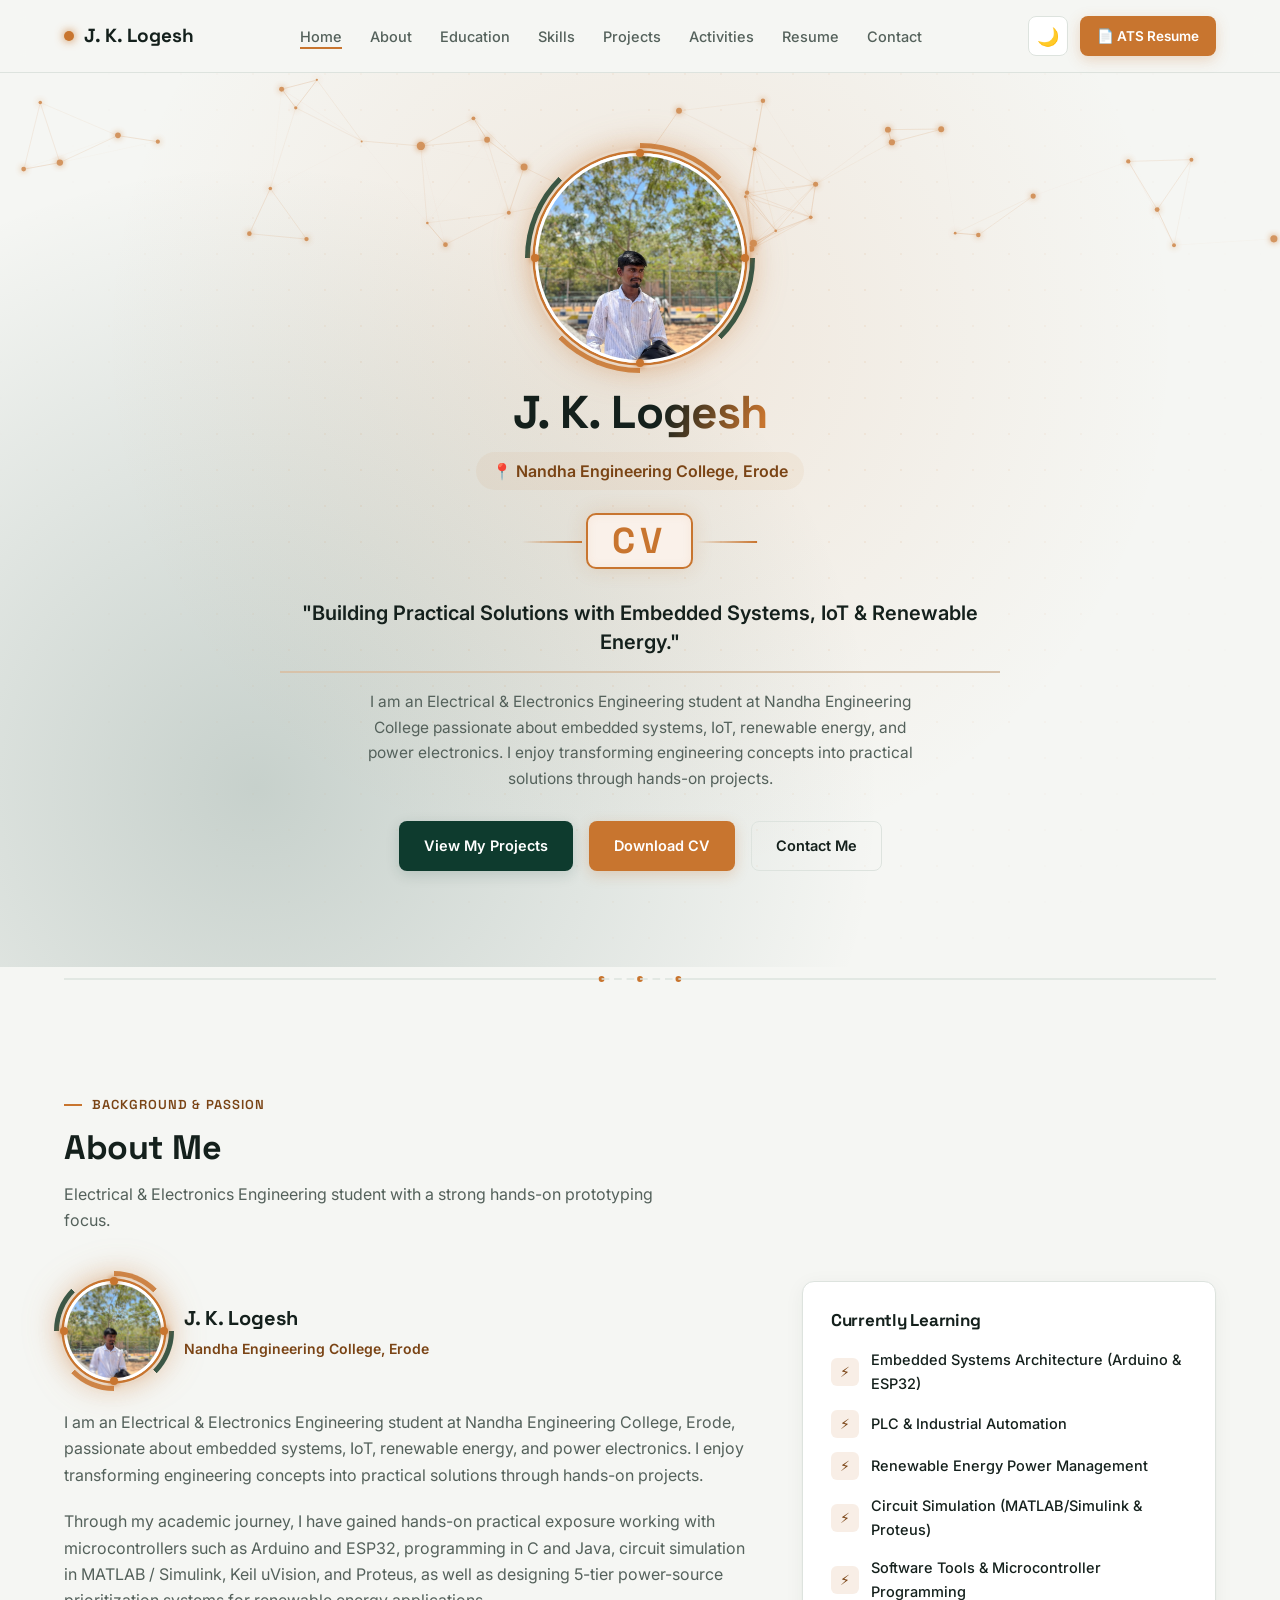
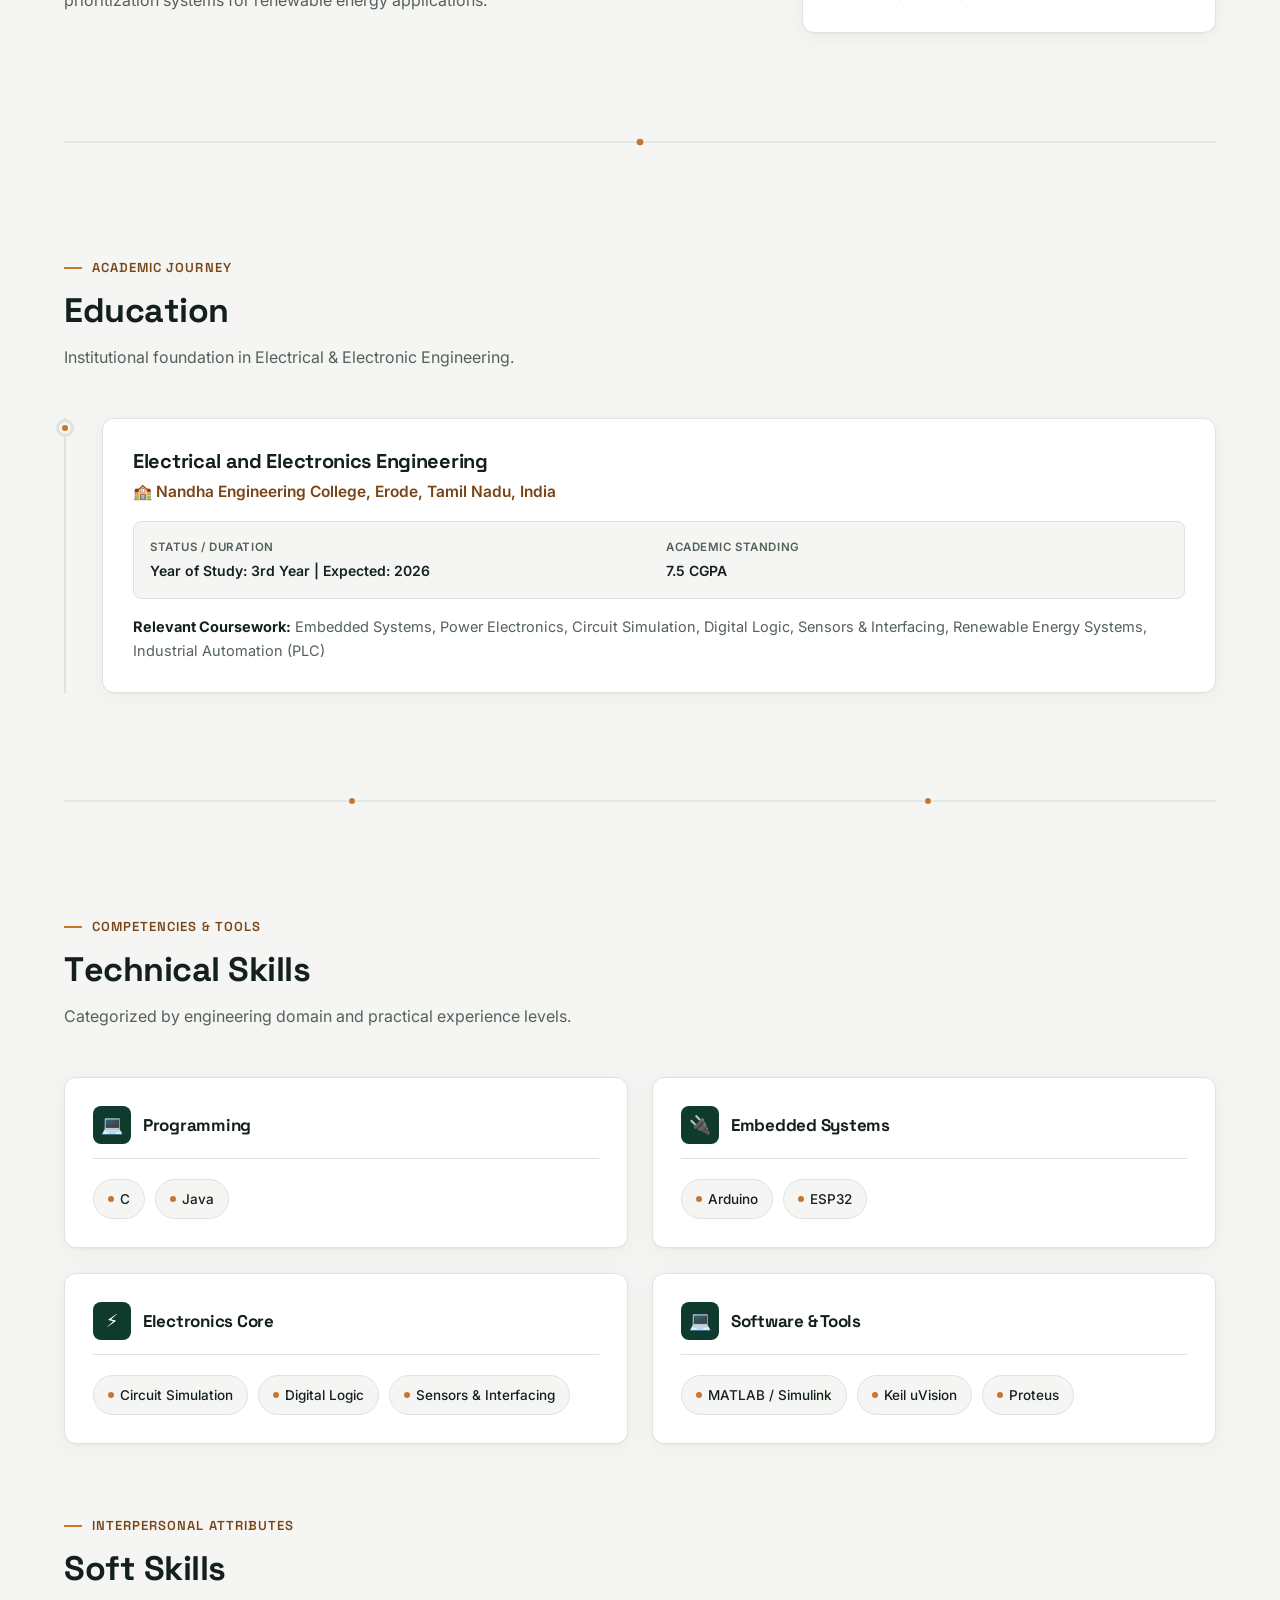
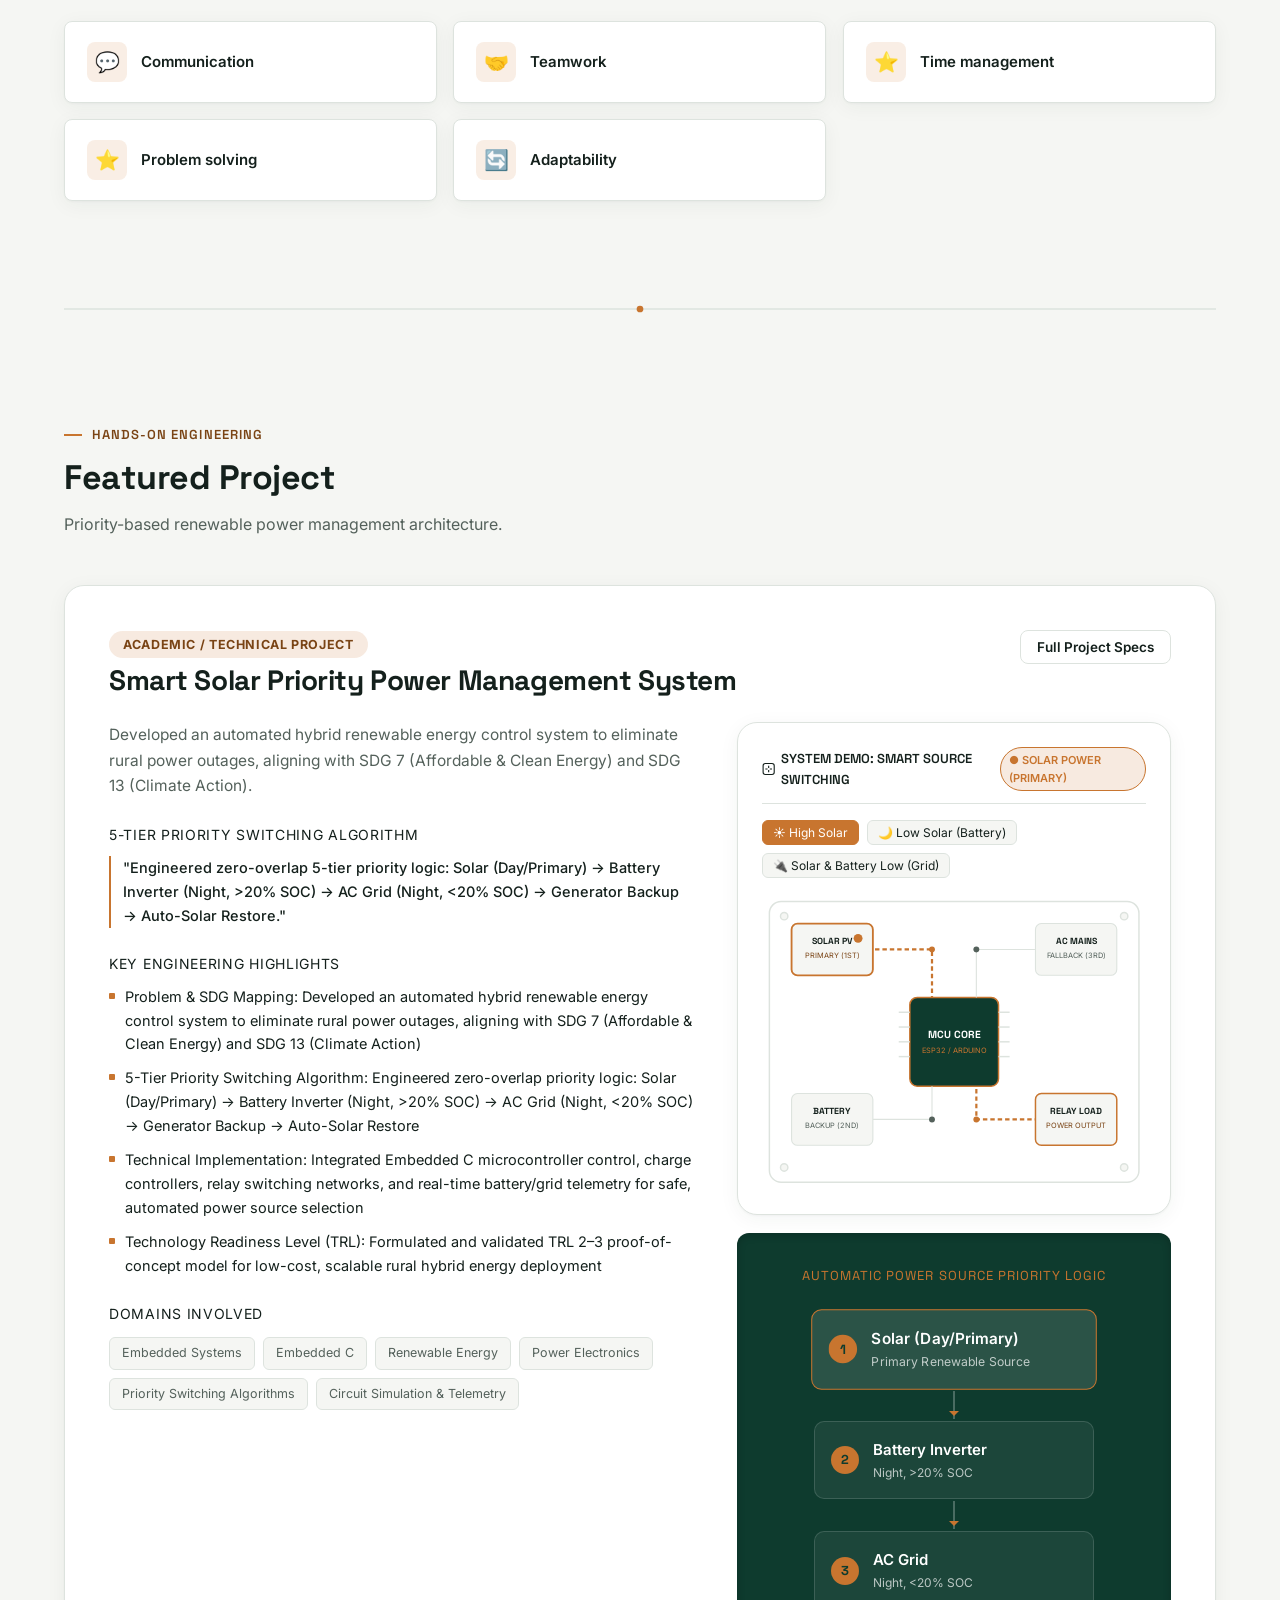
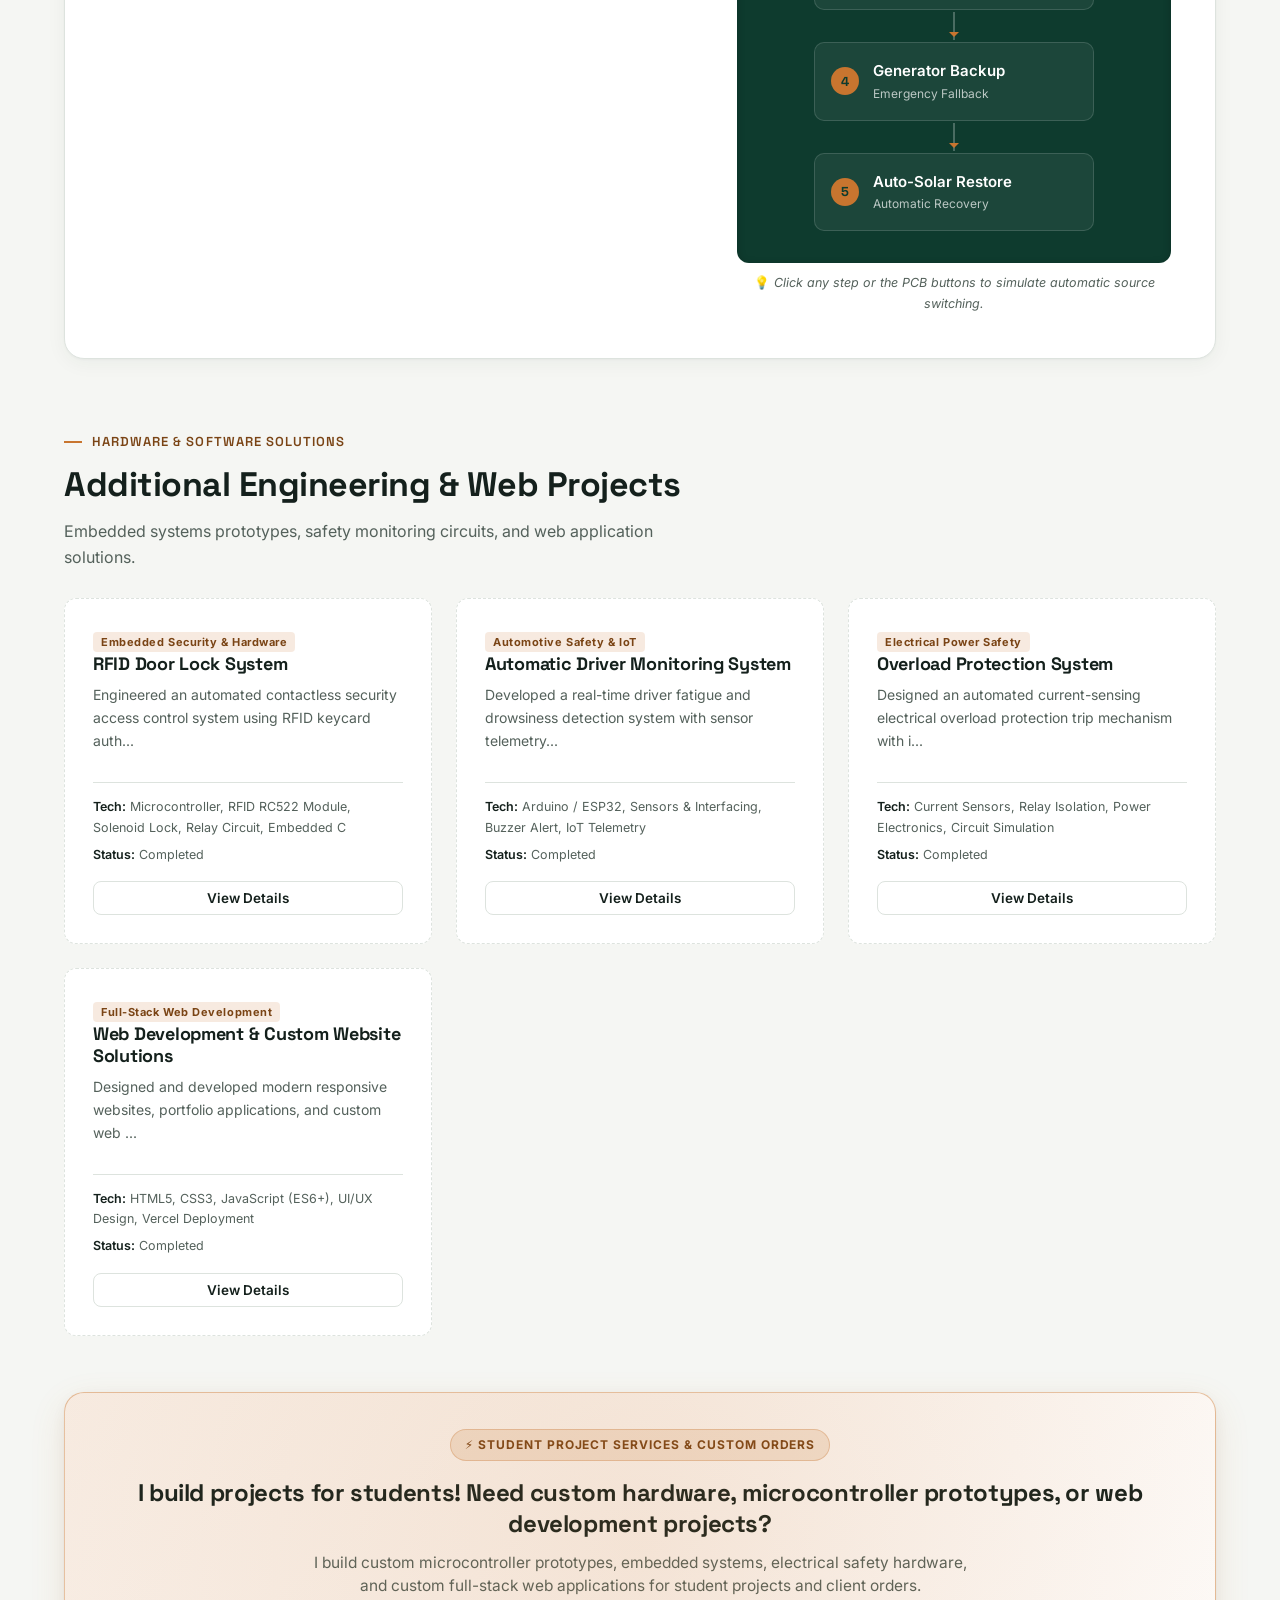
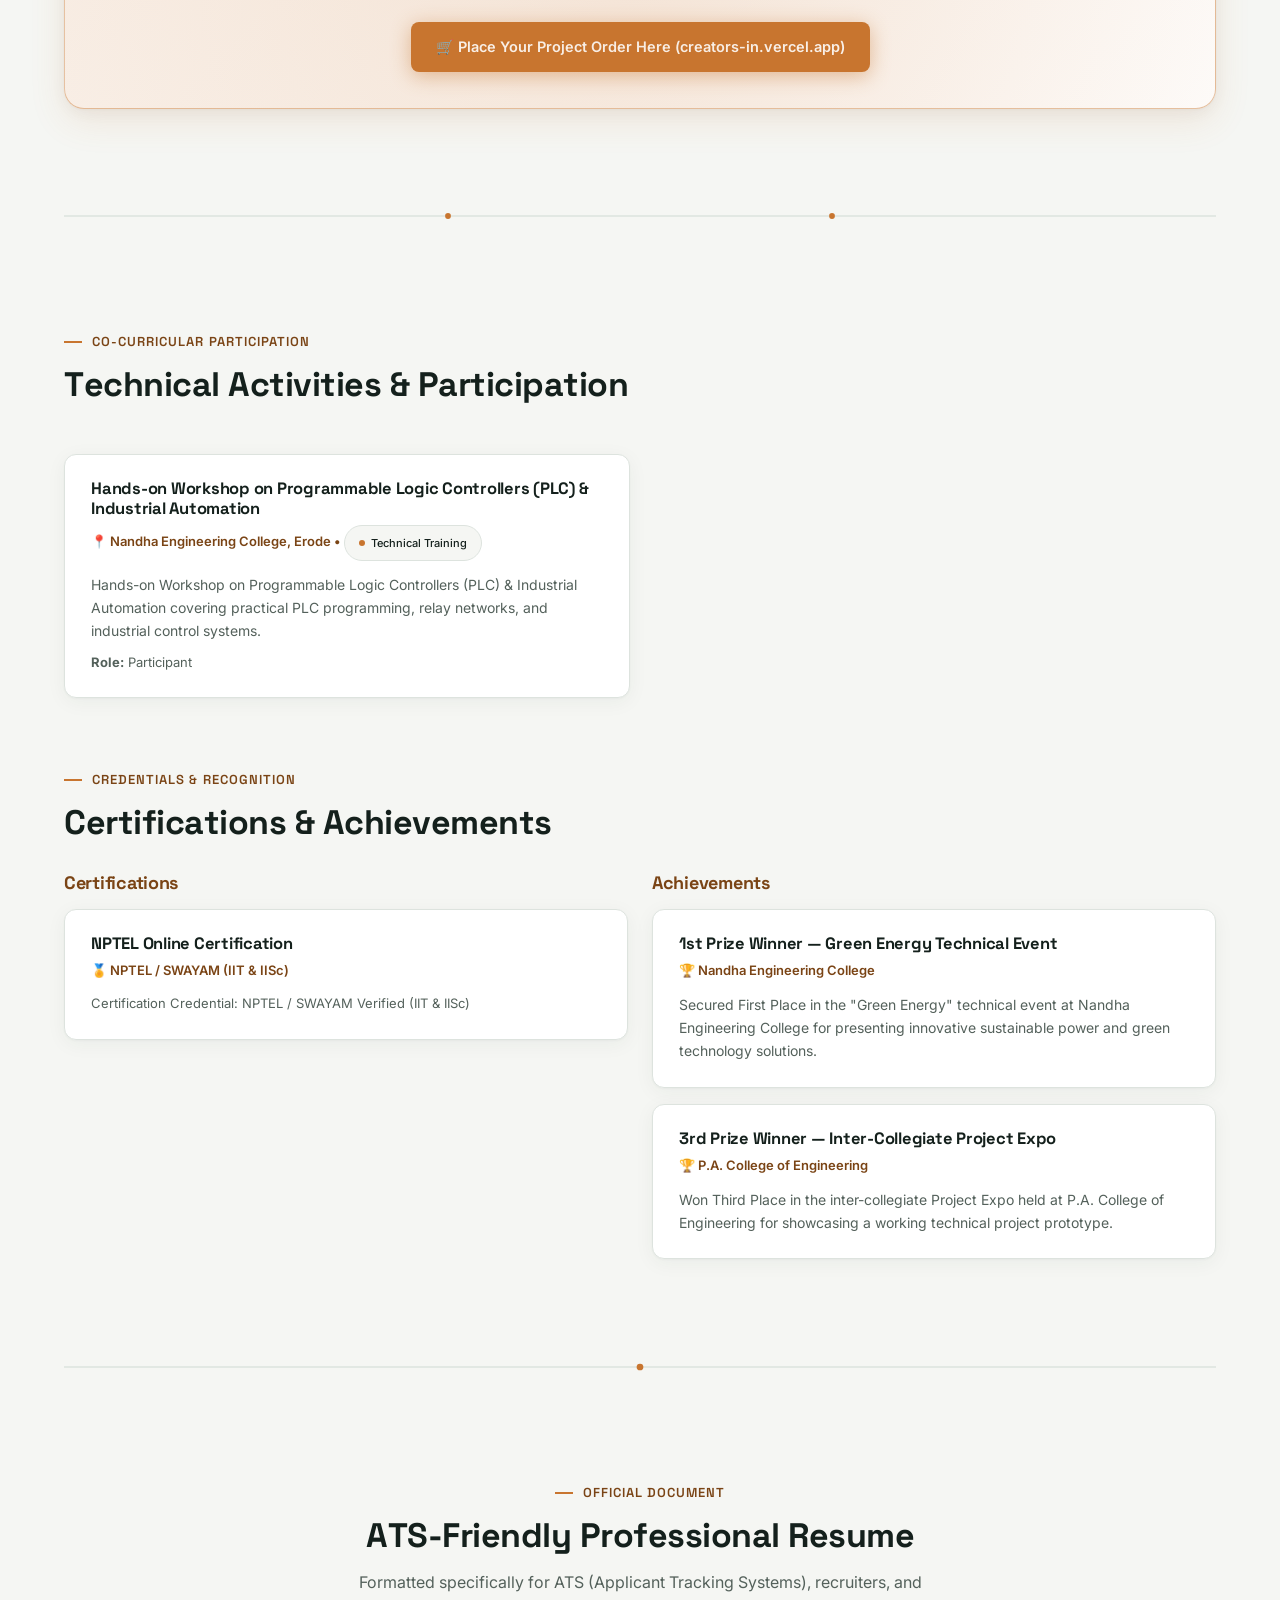
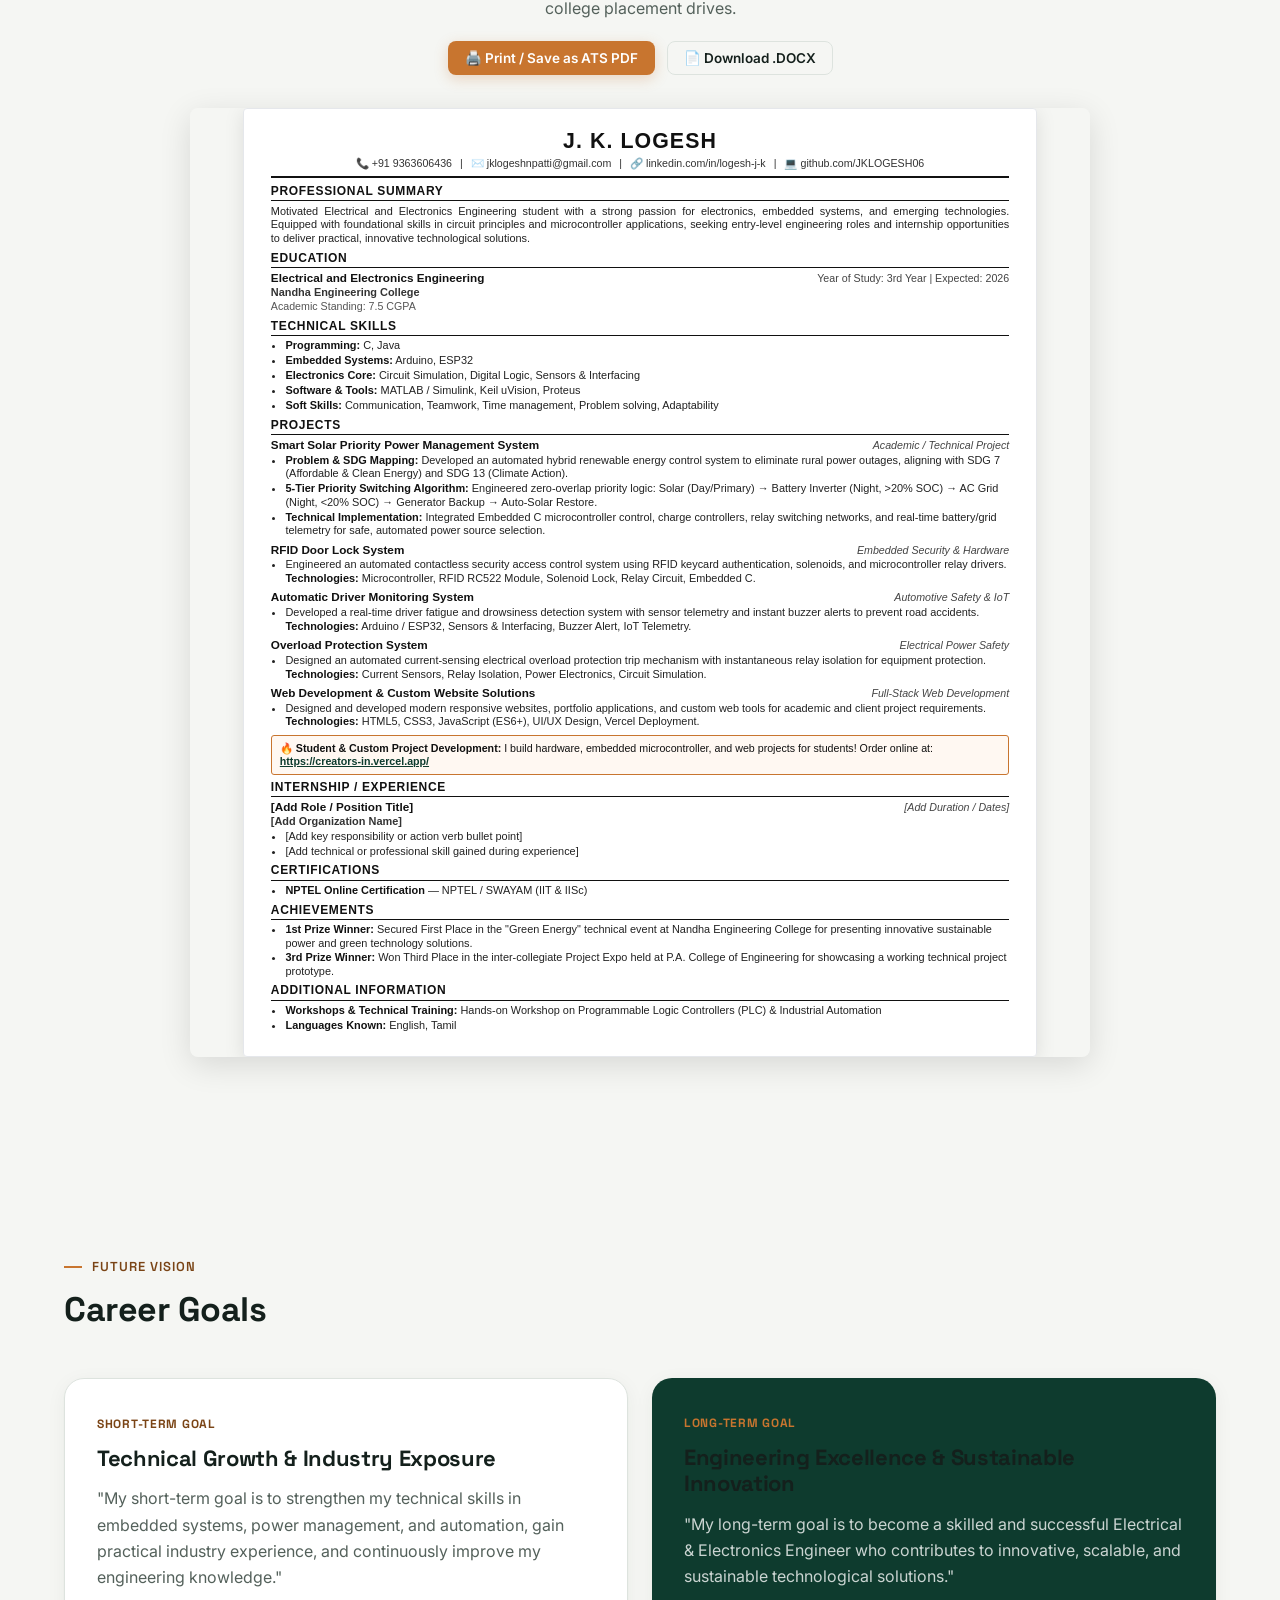
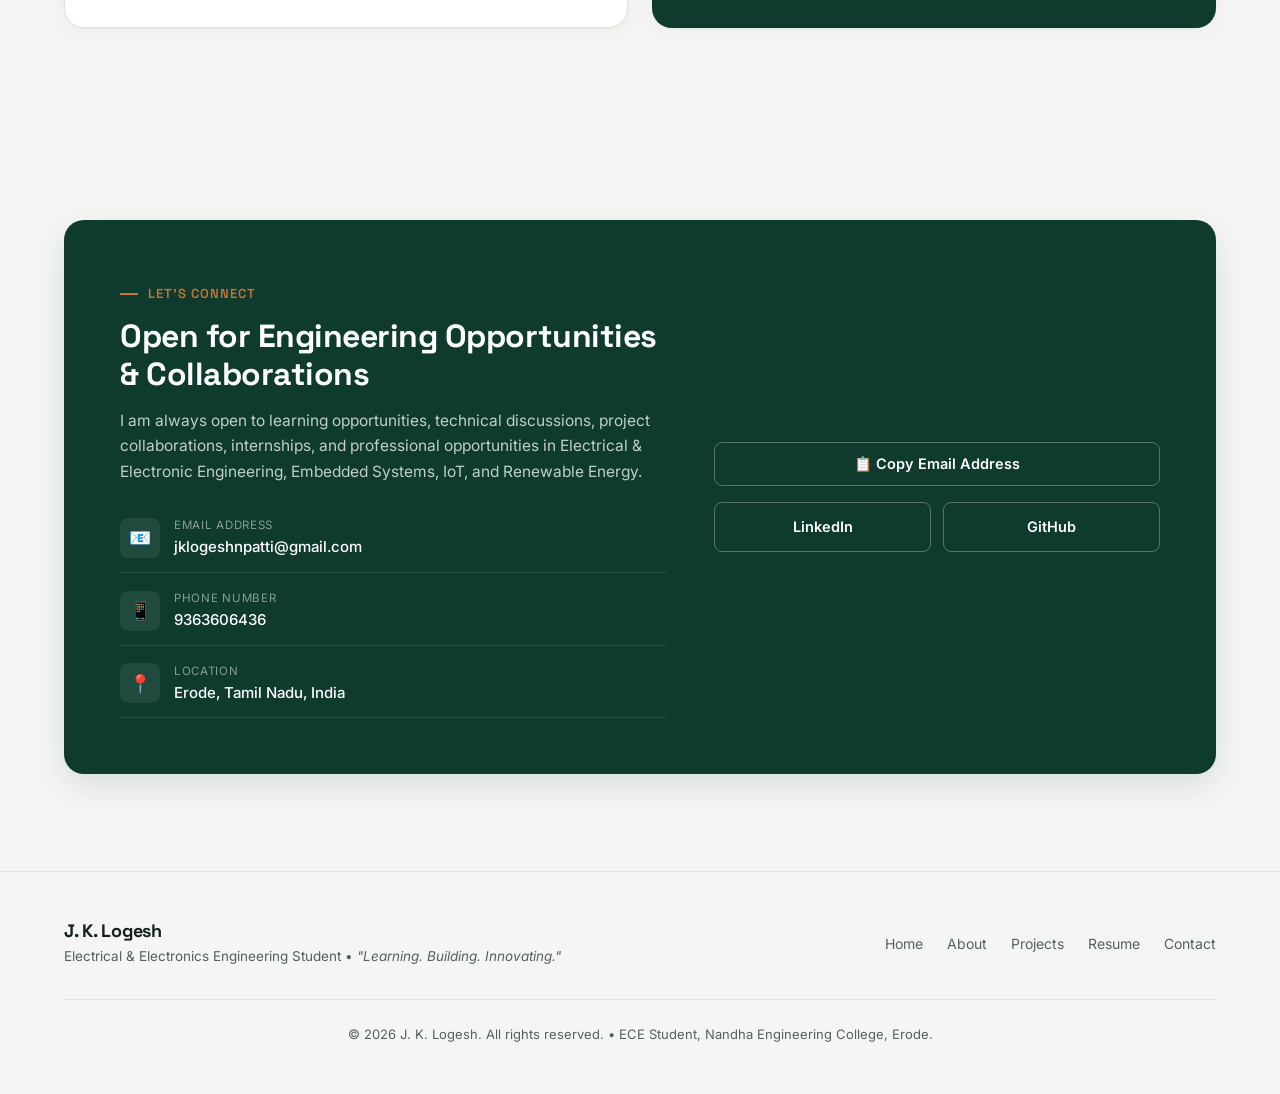
==== portfoliyo/index.html @ ab6dbd8a "Add files via upload" ====
<!DOCTYPE html>
<html lang="en">

<head>
  <meta charset="UTF-8">
  <meta name="viewport" content="width=device-width, initial-scale=1.0">
  <title>J. K. Logesh — Electrical &amp; Electronic Engineering Student</title>
  <meta name="description"
    content="Personal Portfolio & ATS Curriculum Vitae of J. K. Logesh, Electrical &amp; Electronics Engineering student at Nandha Engineering College, Erode. Specializing in Embedded Systems, IoT, Renewable Energy, and Power Electronics.">
  <meta name="author" content="J. K. Logesh">

  <!-- Google Fonts: Space Grotesk (Headings) & Inter (Body) -->
  <link rel="preconnect" href="https://fonts.googleapis.com">
  <link rel="preconnect" href="https://fonts.gstatic.com" crossorigin>
  <link
    href="https://fonts.googleapis.com/css2?family=Space+Grotesk:wght@500;600;700&family=Inter:wght@400;500;600;700&display=swap"
    rel="stylesheet">

  <!-- Core Stylesheet -->
  <link rel="stylesheet" href="css/style.css">
</head>

<body>

  <!-- ================= HEADER & NAVIGATION ================= -->
  <header>
    <nav class="nav" aria-label="Main Navigation">
      <a href="#home" class="logo">
        <span class="logo-dot"></span>
        <span>J. K. Logesh</span>
      </a>

      <ul class="nav-links">
        <li><a href="#home">Home</a></li>
        <li><a href="#about">About</a></li>
        <li><a href="#education">Education</a></li>
        <li><a href="#skills">Skills</a></li>
        <li><a href="#projects">Projects</a></li>
        <li><a href="#activities">Activities</a></li>
        <li><a href="#resume">Resume</a></li>
        <li><a href="#contact">Contact</a></li>
      </ul>

      <div class="nav-actions">
        <button class="theme-toggle" id="themeToggle" title="Toggle Light/Dark Theme">🌙</button>
        <a href="#resume" class="btn btn-copper btn-sm" id="navCvBtn">📄 ATS Resume</a>
        <button class="hamburger" id="hamburger" aria-label="Toggle Mobile Menu">
          <span></span>
          <span></span>
          <span></span>
        </button>
      </div>
    </nav>

    <!-- Mobile Dropdown Menu -->
    <div class="mobile-menu" id="mobileMenu">
      <a href="#home">Home <span>→</span></a>
      <a href="#about">About <span>→</span></a>
      <a href="#education">Education <span>→</span></a>
      <a href="#skills">Skills <span>→</span></a>
      <a href="#projects">Projects <span>→</span></a>
      <a href="#activities">Activities <span>→</span></a>
      <a href="#resume">Resume <span>→</span></a>
      <a href="#contact">Contact <span>→</span></a>
      <div style="padding: 12px 8px 4px;">
        <a href="#resume" class="btn btn-copper" style="width: 100%; justify-content: center;">📄 View ATS Resume</a>
      </div>
    </div>
  </header>

  <!-- Custom Electric Cursor Follower -->
  <div id="electricCursor" class="electric-cursor"></div>

  <!-- ================= HERO SECTION ================= -->
  <section class="hero" id="home">
    <canvas id="heroCanvas" class="hero-canvas"></canvas>
    <div class="wrap">
      <div class="hero-content reveal" id="heroContent">
        <!-- Rendered dynamically by app.js -->
      </div>
    </div>
  </section>

  <!-- Circuit Trace Divider -->
  <div class="trace-divider" aria-hidden="true">
    <svg viewBox="0 0 1200 24">
      <line x1="0" y1="12" x2="560" y2="12" class="trace-line-solid" />
      <circle cx="560" cy="12" r="3" class="trace-via" />
      <line x1="560" y1="12" x2="600" y2="12" class="trace-line" />
      <circle cx="600" cy="12" r="3" class="trace-via" />
      <line x1="600" y1="12" x2="640" y2="12" class="trace-line" />
      <circle cx="640" cy="12" r="3" class="trace-via" />
      <line x1="640" y1="12" x2="1200" y2="12" class="trace-line-solid" />
    </svg>
  </div>

  <!-- ================= ABOUT ME SECTION ================= -->
  <section id="about">
    <div class="wrap">
      <div class="section-head reveal-left">
        <div class="eyebrow">BACKGROUND &amp; PASSION</div>
        <h2 class="section-title">About Me</h2>
        <p class="section-sub">Electrical &amp; Electronics Engineering student with a strong hands-on prototyping
          focus.</p>
      </div>

      <div class="about-grid">
        <div class="about-text reveal stagger-1" id="aboutTextContainer">
          <!-- Rendered dynamically from config.js verbatim -->
        </div>

        <div class="learning-card reveal stagger-2">
          <h3>Currently Learning</h3>
          <ul class="learning-list" id="currentlyLearningList">
            <!-- Rendered dynamically -->
          </ul>
        </div>
      </div>
    </div>
  </section>

  <!-- Circuit Trace Divider -->
  <div class="trace-divider" aria-hidden="true">
    <svg viewBox="0 0 1200 24">
      <line x1="0" y1="12" x2="1200" y2="12" class="trace-line-solid" />
      <circle cx="600" cy="12" r="3.5" class="trace-via" />
    </svg>
  </div>

  <!-- ================= EDUCATION SECTION ================= -->
  <section id="education">
    <div class="wrap">
      <div class="section-head reveal-left">
        <div class="eyebrow">ACADEMIC JOURNEY</div>
        <h2 class="section-title">Education</h2>
        <p class="section-sub">Institutional foundation in Electrical &amp; Electronic Engineering.</p>
      </div>

      <div class="timeline" id="educationContainer">
        <!-- Rendered dynamically -->
      </div>
    </div>
  </section>

  <!-- Circuit Trace Divider -->
  <div class="trace-divider" aria-hidden="true">
    <svg viewBox="0 0 1200 24">
      <line x1="0" y1="12" x2="1200" y2="12" class="trace-line-solid" />
      <circle cx="300" cy="12" r="3" class="trace-via" />
      <circle cx="900" cy="12" r="3" class="trace-via" />
    </svg>
  </div>

  <!-- ================= TECHNICAL & SOFT SKILLS ================= -->
  <section id="skills">
    <div class="wrap">
      <div class="section-head reveal-left">
        <div class="eyebrow">COMPETENCIES &amp; TOOLS</div>
        <h2 class="section-title">Technical Skills</h2>
        <p class="section-sub">Categorized by engineering domain and practical experience levels.</p>
      </div>

      <div class="skills-grid" id="technicalSkillsContainer">
        <!-- Rendered dynamically -->
      </div>

      <div class="section-head reveal" style="margin-top: 64px; margin-bottom: 32px;">
        <div class="eyebrow">INTERPERSONAL ATTRIBUTES</div>
        <h2 class="section-title">Soft Skills</h2>
      </div>

      <div class="soft-grid" id="softSkillsContainer">
        <!-- Rendered dynamically -->
      </div>
    </div>
  </section>

  <!-- Circuit Trace Divider -->
  <div class="trace-divider" aria-hidden="true">
    <svg viewBox="0 0 1200 24">
      <line x1="0" y1="12" x2="1200" y2="12" class="trace-line-solid" />
      <circle cx="600" cy="12" r="3.5" class="trace-via" />
    </svg>
  </div>

  <!-- ================= PROJECTS SECTION ================= -->
  <section id="projects">
    <div class="wrap">
      <div class="section-head reveal-left">
        <div class="eyebrow">HANDS-ON ENGINEERING</div>
        <h2 class="section-title">Featured Project</h2>
        <p class="section-sub">Priority-based renewable power management architecture.</p>
      </div>

      <div id="featuredProjectContainer">
        <!-- Rendered dynamically -->
      </div>

      <!-- Additional Hardware & Web Projects Grid -->
      <div class="section-head reveal-left" style="margin-top: 64px; margin-bottom: 28px;">
        <div class="eyebrow">HARDWARE &amp; SOFTWARE SOLUTIONS</div>
        <h2 class="section-title">Additional Engineering &amp; Web Projects</h2>
        <p class="section-sub">Embedded systems prototypes, safety monitoring circuits, and web application solutions.</p>
      </div>

      <div class="projects-grid" id="otherProjectsContainer" style="display: grid; grid-template-columns: repeat(auto-fit, minmax(280px, 1fr)); gap: 24px;">
        <!-- Rendered dynamically -->
      </div>

      <!-- Student Project Assistance & Custom Orders Banner -->
      <div id="projectOrderBannerContainer" style="margin-top: 56px;">
        <!-- Rendered dynamically by app.js -->
      </div>
    </div>
  </section>

  <!-- Circuit Trace Divider -->
  <div class="trace-divider" aria-hidden="true">
    <svg viewBox="0 0 1200 24">
      <line x1="0" y1="12" x2="1200" y2="12" class="trace-line-solid" />
      <circle cx="400" cy="12" r="3" class="trace-via" />
      <circle cx="800" cy="12" r="3" class="trace-via" />
    </svg>
  </div>

  <!-- ================= TECHNICAL ACTIVITIES & CERTIFICATIONS ================= -->
  <section id="activities">
    <div class="wrap">
      <div class="section-head reveal-left">
        <div class="eyebrow">CO-CURRICULAR PARTICIPATION</div>
        <h2 class="section-title">Technical Activities &amp; Participation</h2>
      </div>

      <div class="entries-grid" id="activitiesContainer">
        <!-- Rendered dynamically -->
      </div>

      <div class="section-head reveal" style="margin-top: 64px; margin-bottom: 28px;">
        <div class="eyebrow">CREDENTIALS &amp; RECOGNITION</div>
        <h2 class="section-title">Certifications &amp; Achievements</h2>
      </div>

      <div style="display: grid; grid-template-columns: 1fr 1fr; gap: 24px;">
        <div>
          <h3 style="font-size: 18px; margin-bottom: 16px; color: var(--accent-ink);">Certifications</h3>
          <div id="certificationsContainer" style="display: flex; flex-direction: column; gap: 16px;">
            <!-- Rendered dynamically -->
          </div>
        </div>
        <div>
          <h3 style="font-size: 18px; margin-bottom: 16px; color: var(--accent-ink);">Achievements</h3>
          <div id="achievementsContainer" style="display: flex; flex-direction: column; gap: 16px;">
            <!-- Rendered dynamically -->
          </div>
        </div>
      </div>
    </div>
  </section>

  <!-- Circuit Trace Divider -->
  <div class="trace-divider" aria-hidden="true">
    <svg viewBox="0 0 1200 24">
      <line x1="0" y1="12" x2="1200" y2="12" class="trace-line-solid" />
      <circle cx="600" cy="12" r="3.5" class="trace-via" />
    </svg>
  </div>

  <!-- ================= EMBEDDED ATS RESUME SECTION ================= -->
  <section id="resume">
    <div class="wrap">
      <div class="section-head reveal-left" style="text-align: center; margin-bottom: 32px;">
        <div class="eyebrow" style="justify-content: center;">OFFICIAL DOCUMENT</div>
        <h2 class="section-title">ATS-Friendly Professional Resume</h2>
        <p class="section-sub" style="margin: 8px auto 0;">Formatted specifically for ATS (Applicant Tracking Systems), recruiters, and college placement drives.</p>
        
        <div style="display: flex; gap: 12px; justify-content: center; margin-top: 20px; flex-wrap: wrap;">
          <button class="btn btn-copper btn-sm js-print-cv">🖨️ Print / Save as ATS PDF</button>
          <button class="btn btn-outline btn-sm js-export-docx">📄 Download .DOCX</button>
        </div>
      </div>

      <div class="resume-card-container reveal-up" style="max-width: 900px; margin: 0 auto; box-shadow: 0 8px 32px rgba(0,0,0,0.12); border-radius: 8px; overflow: hidden;">
        <div id="embeddedResumeDoc">
          <!-- Rendered dynamically -->
        </div>
      </div>
    </div>
  </section>

  <!-- ================= CAREER GOALS SECTION ================= -->
  <section>
    <div class="wrap">
      <div class="section-head reveal-left">
        <div class="eyebrow">FUTURE VISION</div>
        <h2 class="section-title">Career Goals</h2>
      </div>

      <div class="career-grid" id="careerGoalsContainer">
        <!-- Rendered dynamically -->
      </div>
    </div>
  </section>

  <!-- ================= CONTACT SECTION ================= -->
  <section id="contact">
    <div class="wrap" id="contactContainer">
      <!-- Rendered dynamically -->
    </div>
  </section>

  <!-- ================= FOOTER ================= -->
  <footer>
    <div class="wrap" id="footerContent">
      <!-- Rendered dynamically -->
    </div>
  </footer>

  <!-- Centralized Config Data Script -->
  <script src="js/config.js"></script>
  <!-- Hero PCB & Priority Simulator -->
  <script src="js/pcb-simulation.js"></script>
  <!-- Scroll Reveal & Theme Engine -->
  <script src="js/animations.js"></script>
  <!-- ATS Resume Generator & Exporter -->
  <script src="js/cv-generator.js"></script>
  <!-- Main Application Script -->
  <script src="js/app.js"></script>
</body>

</html>
---- portfoliyo/css/style.css ----
/* ==========================================================================
   J. K. LOGESH — PREMIUM PORTFOLIO & ATS CV STYLESHEET
   Design Language: Electronics & Hardware Engineering Aesthetics
   ========================================================================== */

:root {
  /* Named Color Tokens */
  --bg: #F5F6F3;
  --surface: #FFFFFF;
  --ink: #14201C;
  --muted: #54615B;
  --line: #DDE3DE;
  --accent: #C8752F;
  --accent-ink: #7A4415;
  --accent-glow: rgba(200, 117, 47, 0.25);
  --deep: #0E3B2E;
  --deep-2: #0B2E24;
  --deep-text: #FFFFFF;
  --card-shadow: 0 4px 20px rgba(14, 59, 46, 0.05), 0 1px 3px rgba(0, 0, 0, 0.04);
  --hover-shadow: 0 12px 32px rgba(14, 59, 46, 0.12);
  --radius: 12px;
  --radius-sm: 8px;
  --radius-lg: 20px;
  --maxw: 1200px;
  --transition: all 0.3s cubic-bezier(0.16, 1, 0.3, 1);
  color-scheme: light;
}

html.dark {
  --bg: #0B1210;
  --surface: #101B17;
  --ink: #EDF1EE;
  --muted: #9FB0A8;
  --line: #1F2E28;
  --accent: #E08D45;
  --accent-ink: #F2C08C;
  --accent-glow: rgba(224, 141, 69, 0.3);
  --deep: #0E3B2E;
  --deep-2: #163E32;
  --deep-text: #EDF1EE;
  --card-shadow: 0 4px 20px rgba(0, 0, 0, 0.4);
  --hover-shadow: 0 12px 36px rgba(224, 141, 69, 0.15);
  color-scheme: dark;
}

/* Base Reset & Core Typography */
*,
*::before,
*::after {
  box-sizing: border-box;
  margin: 0;
  padding: 0;
}

html {
  scroll-behavior: smooth;
  font-size: 16px;
}

body {
  background-color: var(--bg);
  color: var(--ink);
  font-family: 'Inter', system-ui, -apple-system, sans-serif;
  line-height: 1.65;
  -webkit-font-smoothing: antialiased;
  -moz-osx-font-smoothing: grayscale;
  transition: background-color 0.3s ease, color 0.3s ease;
  overflow-x: hidden;
}

h1,
h2,
h3,
h4,
h5,
h6 {
  font-family: 'Space Grotesk', sans-serif;
  color: var(--ink);
  line-height: 1.2;
  letter-spacing: -0.015em;
  font-weight: 700;
}

p {
  color: var(--muted);
  max-width: 75ch;
}

a {
  color: inherit;
  text-decoration: none;
}

button,
input,
textarea {
  font-family: inherit;
}

.wrap {
  max-width: var(--maxw);
  margin: 0 auto;
  padding: 0 24px;
}

section {
  padding: 96px 0;
  position: relative;
}

@media (max-width: 768px) {
  section {
    padding: 64px 0;
  }
}

/* ---------- Typography & Utility Styles ---------- */
.eyebrow {
  font-family: 'Space Grotesk', sans-serif;
  font-size: 13px;
  font-weight: 600;
  text-transform: uppercase;
  letter-spacing: 0.08em;
  color: var(--accent-ink);
  margin-bottom: 12px;
  display: inline-flex;
  align-items: center;
  gap: 10px;
}

.eyebrow::before {
  content: "";
  width: 18px;
  height: 2px;
  background: var(--accent);
  display: inline-block;
}

.section-head {
  margin-bottom: 48px;
}

.section-title {
  font-size: 34px;
  margin-bottom: 12px;
}

.section-sub {
  font-size: 16px;
  color: var(--muted);
  max-width: 60ch;
}

/* Circuit Trace Divider Component */
.trace-divider {
  width: 100%;
  max-width: var(--maxw);
  margin: 0 auto;
  padding: 0 24px;
  display: flex;
  align-items: center;
  justify-content: center;
}

.trace-divider svg {
  width: 100%;
  height: 24px;
  display: block;
}

.trace-line {
  stroke: var(--line);
  stroke-width: 1.5;
  stroke-dasharray: 6 4;
}

.trace-line-solid {
  stroke: var(--line);
  stroke-width: 1.5;
}

.trace-via {
  fill: var(--accent);
  transition: r 0.3s ease;
}

.trace-divider:hover .trace-via {
  r: 4;
}

/* Button Components */
.btn {
  display: inline-flex;
  align-items: center;
  justify-content: center;
  gap: 10px;
  padding: 12px 24px;
  border-radius: var(--radius-sm);
  font-weight: 600;
  font-size: 14.5px;
  cursor: pointer;
  border: 1px solid transparent;
  transition: var(--transition);
  user-select: none;
}

.btn:active {
  transform: translateY(1px) scale(0.99);
}

.btn-primary {
  background: var(--deep);
  color: var(--deep-text);
  box-shadow: 0 4px 14px rgba(14, 59, 46, 0.15);
}

.btn-primary:hover {
  background: var(--deep-2);
  box-shadow: 0 6px 20px rgba(14, 59, 46, 0.28);
  transform: translateY(-2px);
}

.btn-copper {
  background: var(--accent);
  color: #FFFFFF;
  box-shadow: 0 4px 14px var(--accent-glow);
}

.btn-copper:hover {
  background: var(--accent-ink);
  transform: translateY(-2px);
  box-shadow: 0 6px 22px var(--accent-glow);
}

.btn-outline {
  background: transparent;
  border-color: var(--line);
  color: var(--ink);
}

.btn-outline:hover {
  border-color: var(--accent);
  color: var(--accent-ink);
  background: color-mix(in srgb, var(--accent) 8%, transparent);
  transform: translateY(-2px);
}

.btn-sm {
  padding: 8px 16px;
  font-size: 13.5px;
}

/* ---------- Header & Navigation ---------- */
header:not(.ats-header) {
  position: sticky;
  top: 0;
  z-index: 100;
  background: color-mix(in srgb, var(--bg) 88%, transparent);
  backdrop-filter: blur(12px);
  -webkit-backdrop-filter: blur(12px);
  border-bottom: 1px solid var(--line);
  transition: background 0.3s, border-color 0.3s;
}

.nav {
  display: flex;
  align-items: center;
  justify-content: space-between;
  padding: 16px 24px;
  max-width: var(--maxw);
  margin: 0 auto;
}

.logo {
  font-family: 'Space Grotesk', sans-serif;
  font-weight: 700;
  font-size: 19px;
  display: flex;
  align-items: center;
  gap: 10px;
}

.logo-dot {
  width: 10px;
  height: 10px;
  border-radius: 50%;
  background: var(--accent);
  box-shadow: 0 0 10px var(--accent);
  animation: pulseVia 2.5s infinite ease-in-out;
}

@keyframes pulseVia {

  0%,
  100% {
    transform: scale(1);
    opacity: 0.8;
  }

  50% {
    transform: scale(1.3);
    opacity: 1;
  }
}

.nav-links {
  display: flex;
  gap: 28px;
  align-items: center;
  list-style: none;
}

.nav-links a {
  font-size: 14.5px;
  font-weight: 500;
  color: var(--muted);
  transition: color 0.2s ease, transform 0.2s ease;
  position: relative;
}

.nav-links a::after {
  content: "";
  position: absolute;
  bottom: -4px;
  left: 0;
  width: 0;
  height: 2px;
  background: var(--accent);
  transition: width 0.25s ease;
}

.nav-links a:hover {
  color: var(--ink);
}

.nav-links a:hover::after,
.nav-links a.active::after {
  width: 100%;
}

.nav-actions {
  display: flex;
  align-items: center;
  gap: 12px;
}

.theme-toggle {
  width: 40px;
  height: 40px;
  border-radius: var(--radius-sm);
  border: 1px solid var(--line);
  background: var(--surface);
  color: var(--ink);
  display: flex;
  align-items: center;
  justify-content: center;
  cursor: pointer;
  font-size: 18px;
  transition: var(--transition);
}

.theme-toggle:hover {
  border-color: var(--accent);
  transform: rotate(15deg);
}

.hamburger {
  display: none;
  width: 40px;
  height: 40px;
  border-radius: var(--radius-sm);
  border: 1px solid var(--line);
  background: var(--surface);
  cursor: pointer;
  align-items: center;
  justify-content: center;
  flex-direction: column;
  gap: 5px;
}

.hamburger span {
  width: 18px;
  height: 2px;
  background: var(--ink);
  border-radius: 2px;
  transition: var(--transition);
}

.mobile-menu {
  display: none;
  flex-direction: column;
  gap: 4px;
  padding: 12px 24px 24px;
  border-bottom: 1px solid var(--line);
  background: var(--bg);
}

.mobile-menu a {
  padding: 12px 8px;
  font-size: 15px;
  font-weight: 500;
  color: var(--ink);
  border-bottom: 1px solid var(--line);
  display: flex;
  justify-content: space-between;
  align-items: center;
}

.mobile-menu.open {
  display: flex;
}

@media (max-width: 960px) {
  .nav-links {
    display: none;
  }

  .hamburger {
    display: flex;
  }
}

/* ---------- Hero Section ---------- */
.hero {
  padding-top: 80px;
  padding-bottom: 96px;
  position: relative;
  overflow: hidden;
  background:
    radial-gradient(circle at 50% 30%, color-mix(in srgb, var(--accent) 12%, transparent) 0%, transparent 60%),
    radial-gradient(circle at 20% 80%, color-mix(in srgb, var(--deep) 20%, transparent) 0%, transparent 50%);
}

/* Subtle circuit grid pattern overlay */
.hero::before {
  content: "";
  position: absolute;
  inset: 0;
  background-image:
    radial-gradient(circle at 1px 1px, color-mix(in srgb, var(--accent) 18%, transparent) 1px, transparent 0);
  background-size: 36px 36px;
  opacity: 0.45;
  pointer-events: none;
  mask-image: radial-gradient(circle at 50% 40%, black 30%, transparent 80%);
  -webkit-mask-image: radial-gradient(circle at 50% 40%, black 30%, transparent 80%);
}

/* Centered single-column hero layout */
.hero-centered {
  display: flex;
  flex-direction: column;
  align-items: center;
  text-align: center;
  gap: 0;
  max-width: 720px;
  margin: 0 auto;
}

/* Profile photo in hero — larger centered */
.hero-centered .profile-photo-wrap {
  margin-bottom: 22px;
}

.hero-centered .profile-photo {
  width: 210px;
  height: 210px;
}

/* Hero name — large centred display */
/* Hero name — metallic gradient shimmer with Space Grotesk typography */
.hero-name {
  font-size: 56px;
  font-family: 'Space Grotesk', sans-serif;
  font-weight: 800;
  margin-bottom: 8px;
  letter-spacing: -0.02em;
  background: linear-gradient(110deg, var(--ink) 30%, var(--accent) 50%, var(--ink) 70%);
  background-size: 200% 100%;
  background-clip: text;
  -webkit-background-clip: text;
  -webkit-text-fill-color: transparent;
  animation: nameShimmer 6s ease-in-out infinite;
}

@keyframes nameShimmer {
  0% {
    background-position: 200% 0;
  }

  50% {
    background-position: 0% 0;
  }

  100% {
    background-position: -200% 0;
  }
}

@media (max-width: 640px) {
  .hero-name {
    font-size: 38px;
  }
}

/* Hero role / college line with subtle hover lift */
.hero-centered .hero-role {
  font-size: 16px;
  color: var(--accent-ink);
  font-weight: 600;
  margin-bottom: 22px;
  display: inline-flex;
  align-items: center;
  justify-content: center;
  gap: 8px;
  padding: 6px 16px;
  border-radius: 20px;
  background: color-mix(in srgb, var(--accent) 6%, transparent);
  border: 1px stroke color-mix(in srgb, var(--accent) 20%, transparent);
  transition: transform 0.3s ease, box-shadow 0.3s ease;
}

.hero-centered .hero-role:hover {
  transform: translateY(-2px);
  box-shadow: 0 4px 14px rgba(200, 117, 47, 0.15);
}

/* ── "CV" label at 36px with Electric Trace Pulses ── */
.hero-cv-label {
  font-family: 'Space Grotesk', sans-serif;
  font-size: 36px;
  font-weight: 700;
  letter-spacing: 0.14em;
  color: var(--accent);
  line-height: 1;
  margin-bottom: 14px;
  position: relative;
  display: inline-block;
  padding: 8px 24px;
  border: 2px solid var(--accent);
  border-radius: 10px;
  background: color-mix(in srgb, var(--accent) 10%, var(--surface));
  box-shadow: 0 0 20px rgba(200, 117, 47, 0.18), inset 0 0 10px rgba(200, 117, 47, 0.08);
  animation: floatCVBadge 4s ease-in-out infinite alternate, borderPulse 3s ease-in-out infinite;
}

@keyframes floatCVBadge {
  0% {
    transform: translateY(0);
  }

  100% {
    transform: translateY(-5px);
  }
}

@keyframes borderPulse {

  0%,
  100% {
    box-shadow: 0 0 15px rgba(200, 117, 47, 0.15), inset 0 0 8px rgba(200, 117, 47, 0.05);
  }

  50% {
    box-shadow: 0 0 28px rgba(200, 117, 47, 0.35), inset 0 0 16px rgba(200, 117, 47, 0.15);
  }
}

/* Circuit trace lines with traveling energy pulse */
.hero-cv-label::before,
.hero-cv-label::after {
  content: "";
  position: absolute;
  top: 50%;
  width: 60px;
  height: 2px;
  background: linear-gradient(90deg, transparent, var(--accent), transparent);
  background-size: 200% 100%;
}

.hero-cv-label::before {
  right: calc(100% + 6px);
  animation: tracePulseLeft 2.5s linear infinite;
}

.hero-cv-label::after {
  left: calc(100% + 6px);
  animation: tracePulseRight 2.5s linear infinite;
}

@keyframes tracePulseLeft {
  0% {
    background-position: 100% 0;
    opacity: 0.2;
  }

  50% {
    opacity: 1;
  }

  100% {
    background-position: -100% 0;
    opacity: 0.2;
  }
}

@keyframes tracePulseRight {
  0% {
    background-position: -100% 0;
    opacity: 0.2;
  }

  50% {
    opacity: 1;
  }

  100% {
    background-position: 100% 0;
    opacity: 0.2;
  }
}

/* Hero headline — centered with subtle underline glowing line */
.hero-centered .hero-headline {
  font-size: 20px;
  font-weight: 600;
  color: var(--ink);
  margin-top: 16px;
  margin-bottom: 16px;
  line-height: 1.45;
  border-left: none;
  padding-left: 0;
  border-bottom: 2px solid color-mix(in srgb, var(--accent) 30%, var(--line));
  padding-bottom: 14px;
  max-width: 62ch;
}

/* Hero intro — centered */
.hero-centered .hero-intro {
  font-size: 15.5px;
  color: var(--muted);
  margin-bottom: 30px;
  max-width: 58ch;
  text-align: center;
}

/* Hero buttons row — centered with interactive spring effects */
.hero-centered .hero-btns {
  display: flex;
  gap: 16px;
  flex-wrap: wrap;
  justify-content: center;
}

.hero-centered .hero-btns .btn {
  transition: transform 0.25s cubic-bezier(0.175, 0.885, 0.32, 1.275), box-shadow 0.25s ease;
}

.hero-centered .hero-btns .btn:hover {
  transform: translateY(-3px) scale(1.03);
}



.hero-grid {
  display: grid;
  grid-template-columns: 1.05fr 0.95fr;
  gap: 48px;
  align-items: center;
}

@media (max-width: 960px) {
  .hero-grid {
    grid-template-columns: 1fr;
    gap: 40px;
  }
}

/* ---------- Profile Photo — Circular PCB Ring with Dual Counter-Rotation ---------- */
.profile-photo-wrap {
  display: inline-flex;
  align-items: center;
  justify-content: center;
  position: relative;
  margin-bottom: 28px;
  filter: drop-shadow(0 0 16px rgba(200, 117, 47, 0.25));
}

/* Outer rotating PCB-trace ring */
.profile-ring {
  position: absolute;
  inset: -10px;
  border-radius: 50%;
  background: conic-gradient(var(--accent) 0deg,
      var(--accent) 45deg,
      transparent 45deg,
      transparent 90deg,
      var(--deep) 90deg,
      var(--deep) 135deg,
      transparent 135deg,
      transparent 180deg,
      var(--accent) 180deg,
      var(--accent) 225deg,
      transparent 225deg,
      transparent 270deg,
      var(--deep) 270deg,
      var(--deep) 315deg,
      transparent 315deg,
      transparent 360deg);
  animation: rotatePCBRing 8s linear infinite;
  z-index: 0;
  opacity: 0.85;
}

@keyframes rotatePCBRing {
  from {
    transform: rotate(0deg);
  }

  to {
    transform: rotate(360deg);
  }
}

/* Inner separator ring with counter-rotation glow */
.profile-ring-inner {
  position: absolute;
  inset: -5px;
  border-radius: 50%;
  background: var(--bg);
  z-index: 1;
  box-shadow: inset 0 0 10px rgba(200, 117, 47, 0.3);
}

/* The circular photo itself */
.profile-photo {
  width: 110px;
  height: 110px;
  border-radius: 50%;
  object-fit: cover;
  object-position: center 30%;
  display: block;
  position: relative;
  z-index: 2;
  border: 3px solid var(--surface);
  box-shadow:
    0 0 0 2.5px var(--accent),
    0 0 25px rgba(200, 117, 47, 0.35);
  transition: transform 0.4s cubic-bezier(0.175, 0.885, 0.32, 1.275), box-shadow 0.4s ease;
  animation: profilePulse 4s ease-in-out infinite alternate;
}

@keyframes profilePulse {
  0% {
    box-shadow: 0 0 0 2.5px var(--accent), 0 0 20px rgba(200, 117, 47, 0.25);
  }

  100% {
    box-shadow: 0 0 0 4px var(--accent), 0 0 35px rgba(200, 117, 47, 0.5);
  }
}

.profile-photo:hover {
  transform: scale(1.08) rotate(3deg);
  box-shadow:
    0 0 0 4px var(--accent),
    0 14px 40px rgba(200, 117, 47, 0.5);
}

/* Via dots around the profile ring */
.profile-via {
  position: absolute;
  width: 8px;
  height: 8px;
  border-radius: 50%;
  background: var(--accent);
  z-index: 3;
  box-shadow: 0 0 6px var(--accent);
}

.profile-via-1 {
  top: 0;
  left: 50%;
  transform: translate(-50%, -50%);
}

.profile-via-2 {
  bottom: 0;
  left: 50%;
  transform: translate(-50%, 50%);
}

.profile-via-3 {
  left: 0;
  top: 50%;
  transform: translate(-50%, -50%);
}

.profile-via-4 {
  right: 0;
  top: 50%;
  transform: translate(50%, -50%);
}

@media (max-width: 640px) {
  .profile-photo {
    width: 88px;
    height: 88px;
  }
}

.hero-content h1 {
  font-size: 46px;
  margin-bottom: 12px;
  color: var(--ink);
}

@media (max-width: 640px) {
  .hero-content h1 {
    font-size: 36px;
  }
}

.hero-role {
  font-size: 17px;
  color: var(--accent-ink);
  font-weight: 600;
  margin-bottom: 20px;
  display: flex;
  align-items: center;
  gap: 8px;
}

.hero-headline {
  font-size: 21px;
  font-weight: 600;
  color: var(--ink);
  margin-bottom: 16px;
  line-height: 1.4;
  border-left: 3px solid var(--accent);
  padding-left: 14px;
}

.hero-intro {
  font-size: 16px;
  margin-bottom: 32px;
  color: var(--muted);
}

.hero-btns {
  display: flex;
  gap: 14px;
  flex-wrap: wrap;
}

/* Interactive Hero PCB Container */
.pcb-box {
  background: var(--surface);
  border: 1px solid var(--line);
  border-radius: var(--radius-lg);
  padding: 24px;
  box-shadow: var(--card-shadow);
  position: relative;
  overflow: hidden;
  transition: var(--transition);
}

.pcb-box:hover {
  border-color: color-mix(in srgb, var(--accent) 50%, transparent);
}

.pcb-controls {
  display: flex;
  align-items: center;
  justify-content: space-between;
  margin-bottom: 16px;
  padding-bottom: 12px;
  border-bottom: 1px solid var(--line);
  font-size: 13px;
  color: var(--muted);
}

.pcb-title {
  font-family: 'Space Grotesk', sans-serif;
  font-weight: 600;
  color: var(--ink);
  display: flex;
  align-items: center;
  gap: 6px;
}

.pcb-status-pill {
  font-size: 11px;
  padding: 3px 8px;
  border-radius: 100px;
  background: color-mix(in srgb, var(--accent) 15%, transparent);
  color: var(--accent-ink);
  font-weight: 600;
}

.pcb-sim-btns {
  display: flex;
  gap: 8px;
}

.sim-btn {
  background: var(--bg);
  border: 1px solid var(--line);
  padding: 4px 10px;
  border-radius: 6px;
  font-size: 12px;
  cursor: pointer;
  color: var(--ink);
  transition: var(--transition);
}

.sim-btn.active,
.sim-btn:hover {
  background: var(--accent);
  color: #fff;
  border-color: var(--accent);
}

/* ---------- About Me Section ---------- */
.about-grid {
  display: grid;
  grid-template-columns: 1.25fr 0.75fr;
  gap: 48px;
}

@media (max-width: 880px) {
  .about-grid {
    grid-template-columns: 1fr;
  }
}

.about-text p {
  font-size: 16px;
  margin-bottom: 20px;
}

.learning-card {
  background: var(--surface);
  border: 1px solid var(--line);
  border-radius: var(--radius);
  padding: 28px;
  box-shadow: var(--card-shadow);
  height: fit-content;
}

.learning-card h3 {
  font-size: 17px;
  margin-bottom: 18px;
  display: flex;
  align-items: center;
  gap: 8px;
  color: var(--ink);
}

.learning-list {
  list-style: none;
  display: flex;
  flex-direction: column;
  gap: 14px;
}

.learning-list li {
  display: flex;
  align-items: center;
  gap: 12px;
  font-size: 14.5px;
  color: var(--ink);
  font-weight: 500;
}

.learning-icon {
  width: 28px;
  height: 28px;
  border-radius: 6px;
  background: color-mix(in srgb, var(--accent) 12%, transparent);
  color: var(--accent-ink);
  display: flex;
  align-items: center;
  justify-content: center;
  font-size: 14px;
  flex-shrink: 0;
}

/* ---------- Education Section ---------- */
.timeline {
  position: relative;
  padding-left: 36px;
  border-left: 2px solid var(--line);
  margin-top: 16px;
}

.timeline-item {
  position: relative;
  margin-bottom: 32px;
}

.timeline-item:last-child {
  margin-bottom: 0;
}

.timeline-dot {
  position: absolute;
  left: -43px;
  top: 4px;
  width: 12px;
  height: 12px;
  border-radius: 50%;
  background: var(--accent);
  border: 3px solid var(--bg);
  box-shadow: 0 0 0 3px var(--line);
}

.timeline-card {
  background: var(--surface);
  border: 1px solid var(--line);
  border-radius: var(--radius);
  padding: 30px;
  box-shadow: var(--card-shadow);
  transition: var(--transition);
}

.timeline-card:hover {
  border-color: var(--accent);
  transform: translateY(-2px);
}

.timeline-card h3 {
  font-size: 20px;
  margin-bottom: 6px;
}

.timeline-inst {
  font-size: 15.5px;
  color: var(--accent-ink);
  font-weight: 600;
  margin-bottom: 16px;
}

.timeline-grid-meta {
  display: grid;
  grid-template-columns: repeat(auto-fit, minmax(200px, 1fr));
  gap: 14px;
  background: var(--bg);
  padding: 16px;
  border-radius: var(--radius-sm);
  border: 1px solid var(--line);
}

.meta-field {
  display: flex;
  flex-direction: column;
  gap: 2px;
}

.meta-label {
  font-size: 11.5px;
  text-transform: uppercase;
  letter-spacing: 0.05em;
  color: var(--muted);
  font-weight: 600;
}

.meta-val {
  font-size: 14px;
  color: var(--ink);
  font-weight: 600;
}

.placeholder-badge {
  color: var(--accent-ink);
  background: color-mix(in srgb, var(--accent) 15%, transparent);
  padding: 2px 8px;
  border-radius: 4px;
  font-family: monospace;
  font-size: 12px;
}

/* ---------- Technical Skills Section ---------- */
.skills-grid {
  display: grid;
  grid-template-columns: repeat(2, 1fr);
  gap: 24px;
}

@media (max-width: 768px) {
  .skills-grid {
    grid-template-columns: 1fr;
  }
}

.skill-panel {
  background: var(--surface);
  border: 1px solid var(--line);
  border-radius: var(--radius);
  padding: 28px;
  box-shadow: var(--card-shadow);
  transition: var(--transition);
}

.skill-panel:hover {
  border-color: color-mix(in srgb, var(--accent) 50%, transparent);
  transform: translateY(-2px);
}

.skill-panel-head {
  display: flex;
  align-items: center;
  gap: 12px;
  margin-bottom: 20px;
  padding-bottom: 14px;
  border-bottom: 1px solid var(--line);
}

.skill-icon-wrap {
  width: 38px;
  height: 38px;
  border-radius: var(--radius-sm);
  background: var(--deep);
  color: #fff;
  display: flex;
  align-items: center;
  justify-content: center;
  font-size: 18px;
}

.skill-panel-head h3 {
  font-size: 17px;
}

.chip-group {
  display: flex;
  flex-wrap: wrap;
  gap: 10px;
}

.chip {
  font-size: 13.5px;
  padding: 8px 14px;
  border-radius: 100px;
  background: var(--bg);
  border: 1px solid var(--line);
  color: var(--ink);
  font-weight: 500;
  transition: var(--transition);
  display: inline-flex;
  align-items: center;
  gap: 6px;
}

.chip::before {
  content: "";
  width: 6px;
  height: 6px;
  border-radius: 50%;
  background: var(--accent);
}

.chip:hover {
  border-color: var(--accent);
  background: var(--surface);
  transform: translateY(-1px);
}

/* ---------- Soft Skills Section ---------- */
.soft-grid {
  display: grid;
  grid-template-columns: repeat(3, 1fr);
  gap: 16px;
}

@media (max-width: 860px) {
  .soft-grid {
    grid-template-columns: repeat(2, 1fr);
  }
}

@media (max-width: 520px) {
  .soft-grid {
    grid-template-columns: 1fr;
  }
}

.soft-card {
  background: var(--surface);
  border: 1px solid var(--line);
  border-radius: var(--radius-sm);
  padding: 20px 22px;
  display: flex;
  align-items: center;
  gap: 14px;
  box-shadow: var(--card-shadow);
  transition: var(--transition);
}

.soft-card:hover {
  border-color: var(--accent);
  transform: translateY(-3px);
  box-shadow: var(--hover-shadow);
}

.soft-icon {
  width: 40px;
  height: 40px;
  border-radius: 8px;
  background: color-mix(in srgb, var(--accent) 12%, transparent);
  color: var(--accent-ink);
  display: flex;
  align-items: center;
  justify-content: center;
  font-size: 20px;
  flex-shrink: 0;
}

.soft-card span {
  font-size: 15px;
  font-weight: 600;
  color: var(--ink);
}

/* ---------- Featured Project Section ---------- */
.featured-card {
  background: var(--surface);
  border: 1px solid var(--line);
  border-radius: var(--radius-lg);
  padding: 44px;
  box-shadow: var(--card-shadow);
  position: relative;
}

@media (max-width: 768px) {
  .featured-card {
    padding: 28px 20px;
  }
}

.featured-top {
  display: flex;
  justify-content: space-between;
  align-items: flex-start;
  gap: 20px;
  margin-bottom: 24px;
  flex-wrap: wrap;
}

.cat-pill {
  font-size: 12.5px;
  font-weight: 700;
  text-transform: uppercase;
  letter-spacing: 0.05em;
  color: var(--accent-ink);
  background: color-mix(in srgb, var(--accent) 15%, transparent);
  padding: 6px 14px;
  border-radius: 100px;
}

.featured-card h3 {
  font-size: 28px;
  color: var(--ink);
  margin-top: 8px;
}

.featured-grid {
  display: grid;
  grid-template-columns: 1.15fr 0.85fr;
  gap: 40px;
  margin-top: 24px;
}

@media (max-width: 920px) {
  .featured-grid {
    grid-template-columns: 1fr;
  }
}

.featured-desc p {
  font-size: 15.5px;
  margin-bottom: 18px;
}

.feature-block-title {
  font-size: 14px;
  text-transform: uppercase;
  letter-spacing: 0.05em;
  color: var(--ink);
  margin: 24px 0 10px;
}

.feature-list {
  list-style: none;
  display: flex;
  flex-direction: column;
  gap: 10px;
}

.feature-list li {
  font-size: 14.5px;
  color: var(--ink);
  display: flex;
  align-items: flex-start;
  gap: 10px;
}

.feature-list li::before {
  content: "";
  width: 6px;
  height: 6px;
  background: var(--accent);
  margin-top: 8px;
  flex-shrink: 0;
  border-radius: 1px;
}

.tag-cloud {
  display: flex;
  flex-wrap: wrap;
  gap: 8px;
  margin-top: 12px;
}

.tag-cloud .tag {
  font-size: 12.5px;
  padding: 5px 12px;
  border-radius: 6px;
  background: var(--bg);
  border: 1px solid var(--line);
  color: var(--muted);
}

/* Priority Flow Diagram Container */
.flow-container {
  background: var(--deep);
  border-radius: var(--radius);
  padding: 32px 24px;
  color: #fff;
  display: flex;
  flex-direction: column;
  align-items: center;
  gap: 0;
  box-shadow: inset 0 2px 8px rgba(0, 0, 0, 0.2);
}

.flow-title {
  font-family: 'Space Grotesk', sans-serif;
  font-size: 13px;
  text-transform: uppercase;
  letter-spacing: 0.08em;
  color: var(--accent);
  margin-bottom: 24px;
  text-align: center;
}

.flow-step {
  width: 100%;
  max-width: 280px;
  background: rgba(255, 255, 255, 0.06);
  border: 1px solid rgba(255, 255, 255, 0.14);
  border-radius: 10px;
  padding: 16px;
  display: flex;
  align-items: center;
  gap: 14px;
  transition: var(--transition);
  cursor: pointer;
}

.flow-step:hover,
.flow-step.active {
  background: rgba(255, 255, 255, 0.12);
  border-color: var(--accent);
  transform: scale(1.02);
}

.flow-step .step-num {
  font-family: 'Space Grotesk', sans-serif;
  font-size: 13px;
  color: var(--deep);
  background: var(--accent);
  width: 28px;
  height: 28px;
  border-radius: 50%;
  display: flex;
  align-items: center;
  justify-content: center;
  font-weight: 700;
  flex-shrink: 0;
}

.flow-step .step-title {
  font-weight: 600;
  font-size: 15px;
  color: #fff;
}

.flow-step .step-role {
  font-size: 12px;
  color: rgba(255, 255, 255, 0.7);
}

.flow-arrow {
  height: 28px;
  width: 2px;
  background: rgba(255, 255, 255, 0.25);
  position: relative;
  margin: 2px 0;
}

.flow-arrow::after {
  content: "";
  position: absolute;
  bottom: -2px;
  left: 50%;
  transform: translateX(-50%);
  border: 5px solid transparent;
  border-top-color: var(--accent);
}

/* ---------- Other Projects Grid ---------- */
.projects-grid {
  display: grid;
  grid-template-columns: repeat(2, 1fr);
  gap: 24px;
}

@media (max-width: 768px) {
  .projects-grid {
    grid-template-columns: 1fr;
  }
}

.proj-card {
  background: var(--surface);
  border: 1px dashed var(--line);
  border-radius: var(--radius);
  padding: 28px;
  display: flex;
  flex-direction: column;
  justify-content: space-between;
  transition: var(--transition);
  position: relative;
}

.proj-card:hover {
  border-color: var(--accent);
  border-style: solid;
  transform: translateY(-3px);
  box-shadow: var(--hover-shadow);
}

.proj-badge {
  font-size: 11px;
  font-weight: 700;
  letter-spacing: 0.05em;
  color: var(--accent-ink);
  background: color-mix(in srgb, var(--accent) 15%, transparent);
  padding: 3px 8px;
  border-radius: 4px;
  width: fit-content;
  margin-bottom: 12px;
}

.proj-card h4 {
  font-size: 18px;
  margin-bottom: 8px;
}

.proj-card p {
  font-size: 14px;
  margin-bottom: 16px;
}

.proj-spec-list {
  font-size: 12.5px;
  color: var(--muted);
  border-top: 1px solid var(--line);
  padding-top: 14px;
  margin-top: 14px;
  display: flex;
  flex-direction: column;
  gap: 6px;
}

.proj-spec-list div span {
  font-weight: 600;
  color: var(--ink);
}

/* ---------- Activities, Certifications, Achievements ---------- */
.entries-grid {
  display: grid;
  grid-template-columns: repeat(2, 1fr);
  gap: 20px;
}

@media (max-width: 768px) {
  .entries-grid {
    grid-template-columns: 1fr;
  }
}

.entry-card {
  background: var(--surface);
  border: 1px solid var(--line);
  border-radius: var(--radius);
  padding: 24px 26px;
  box-shadow: var(--card-shadow);
  transition: var(--transition);
}

.entry-card:hover {
  border-color: var(--accent);
  transform: translateY(-2px);
}

.entry-card h4 {
  font-size: 16.5px;
  margin-bottom: 6px;
}

.entry-meta {
  font-size: 13px;
  color: var(--accent-ink);
  font-weight: 600;
  margin-bottom: 12px;
}

.entry-card p {
  font-size: 14px;
}

/* Placeholder card style */
.entry-card.editable-placeholder {
  border-style: dashed;
  background: color-mix(in srgb, var(--bg) 50%, var(--surface));
}

/* ---------- Career Goals Section ---------- */
.career-grid {
  display: grid;
  grid-template-columns: 1fr 1fr;
  gap: 24px;
}

@media (max-width: 768px) {
  .career-grid {
    grid-template-columns: 1fr;
  }
}

.career-card {
  border-radius: var(--radius-lg);
  padding: 36px 32px;
  transition: var(--transition);
  box-shadow: var(--card-shadow);
}

.career-card.short-term {
  background: var(--surface);
  border: 1px solid var(--line);
}

.career-card.long-term {
  background: var(--deep);
  color: #fff;
}

.career-card.long-term p {
  color: rgba(255, 255, 255, 0.78);
}

.career-tag {
  font-family: 'Space Grotesk', sans-serif;
  font-size: 12px;
  font-weight: 700;
  letter-spacing: 0.06em;
  color: var(--accent-ink);
  margin-bottom: 10px;
}

.career-card.long-term .career-tag {
  color: var(--accent);
}

.career-card h3 {
  font-size: 22px;
  margin-bottom: 14px;
}

/* ---------- Contact Section ---------- */
.contact-box {
  background: var(--deep);
  border-radius: var(--radius-lg);
  padding: 56px;
  display: grid;
  grid-template-columns: 1.1fr 0.9fr;
  gap: 48px;
  color: #fff;
  box-shadow: var(--hover-shadow);
}

@media (max-width: 880px) {
  .contact-box {
    grid-template-columns: 1fr;
    padding: 36px 24px;
  }
}

.contact-info h2 {
  color: #fff;
  font-size: 32px;
  margin-bottom: 14px;
}

.contact-info p {
  color: rgba(255, 255, 255, 0.75);
  font-size: 15.5px;
  margin-bottom: 32px;
}

.contact-links-list {
  display: flex;
  flex-direction: column;
  gap: 16px;
}

.contact-item {
  display: flex;
  align-items: center;
  gap: 14px;
  padding-bottom: 12px;
  border-bottom: 1px solid rgba(255, 255, 255, 0.12);
}

.contact-item-icon {
  width: 40px;
  height: 40px;
  border-radius: 8px;
  background: rgba(255, 255, 255, 0.08);
  color: var(--accent);
  display: flex;
  align-items: center;
  justify-content: center;
  font-size: 18px;
  flex-shrink: 0;
}

.contact-item-details .label {
  font-size: 11.5px;
  text-transform: uppercase;
  letter-spacing: 0.06em;
  color: rgba(255, 255, 255, 0.5);
}

.contact-item-details .value {
  font-size: 15px;
  color: #fff;
  font-weight: 500;
}

.contact-actions {
  display: flex;
  flex-direction: column;
  gap: 16px;
  justify-content: center;
}

/* ---------- Footer ---------- */
footer {
  border-top: 1px solid var(--line);
  padding: 48px 0;
  background: var(--bg);
}

.footer-content {
  display: flex;
  justify-content: space-between;
  align-items: center;
  flex-wrap: wrap;
  gap: 20px;
}

.footer-brand h4 {
  font-size: 18px;
}

.footer-brand p {
  font-size: 13.5px;
}

.footer-links {
  display: flex;
  gap: 24px;
  list-style: none;
}

.footer-links a {
  font-size: 14px;
  color: var(--muted);
  transition: color 0.2s ease;
}

.footer-links a:hover {
  color: var(--accent-ink);
}

.copyright {
  width: 100%;
  text-align: center;
  font-size: 13px;
  color: var(--muted);
  margin-top: 32px;
  padding-top: 24px;
  border-top: 1px solid var(--line);
}

/* ==========================================================================
   SCROLL REVEAL & SIDE ASSEMBLY ANIMATIONS (Bidirectional Left/Right Fly-In)
   ========================================================================== */

/* Upward Assembly */
.reveal {
  opacity: 0;
  transform: translateY(48px) scale(0.97);
  transition: opacity 0.8s cubic-bezier(0.16, 1, 0.3, 1), transform 0.8s cubic-bezier(0.16, 1, 0.3, 1);
  will-change: opacity, transform;
}

.reveal.revealed {
  opacity: 1;
  transform: translateY(0) scale(1);
}

/* Left Side Assembly (flies in from the left) */
.reveal-left {
  opacity: 0;
  transform: translateX(-90px) scale(0.95);
  transition: opacity 0.85s cubic-bezier(0.16, 1, 0.3, 1), transform 0.85s cubic-bezier(0.16, 1, 0.3, 1);
  will-change: opacity, transform;
}

.reveal-left.revealed {
  opacity: 1;
  transform: translateX(0) scale(1);
}

/* Right Side Assembly (flies in from the right) */
.reveal-right {
  opacity: 0;
  transform: translateX(90px) scale(0.95);
  transition: opacity 0.85s cubic-bezier(0.16, 1, 0.3, 1), transform 0.85s cubic-bezier(0.16, 1, 0.3, 1);
  will-change: opacity, transform;
}

.reveal-right.revealed {
  opacity: 1;
  transform: translateX(0) scale(1);
}

/* Zoom Assembly */
.reveal-zoom {
  opacity: 0;
  transform: scale(0.82);
  transition: opacity 0.8s cubic-bezier(0.16, 1, 0.3, 1), transform 0.8s cubic-bezier(0.16, 1, 0.3, 1);
  will-change: opacity, transform;
}

.reveal-zoom.revealed {
  opacity: 1;
  transform: scale(1);
}

/* Stagger animation delays for grid items */
.stagger-1 {
  transition-delay: 0.08s;
}

.stagger-2 {
  transition-delay: 0.16s;
}

.stagger-3 {
  transition-delay: 0.24s;
}

.stagger-4 {
  transition-delay: 0.32s;
}

.stagger-5 {
  transition-delay: 0.40s;
}


/* ==========================================================================
   MODAL DIALOG (Project Specs & ATS CV Preview)
   ========================================================================== */
.modal-overlay {
  position: fixed;
  top: 0;
  left: 0;
  width: 100%;
  height: 100%;
  background: rgba(11, 18, 16, 0.75);
  backdrop-filter: blur(8px);
  z-index: 1000;
  display: flex;
  align-items: center;
  justify-content: center;
  padding: 24px;
  opacity: 0;
  pointer-events: none;
  transition: opacity 0.3s ease;
}

.modal-overlay.active {
  opacity: 1;
  pointer-events: auto;
}

.modal-container {
  background: var(--surface);
  border: 1px solid var(--line);
  border-radius: var(--radius-lg);
  max-width: 860px;
  width: 100%;
  max-height: 90vh;
  overflow-y: auto;
  box-shadow: 0 20px 50px rgba(0, 0, 0, 0.3);
  transform: translateY(20px) scale(0.97);
  transition: transform 0.3s cubic-bezier(0.16, 1, 0.3, 1);
  position: relative;
}

.modal-overlay.active .modal-container {
  transform: translateY(0) scale(1);
}

.modal-header {
  padding: 24px 30px;
  border-bottom: 1px solid var(--line);
  display: flex;
  align-items: center;
  justify-content: space-between;
  position: sticky;
  top: 0;
  background: var(--surface);
  z-index: 10;
}

.modal-header h3 {
  font-size: 20px;
}

.modal-close {
  background: var(--bg);
  border: 1px solid var(--line);
  width: 34px;
  height: 34px;
  border-radius: 50%;
  display: flex;
  align-items: center;
  justify-content: center;
  cursor: pointer;
  font-size: 18px;
  color: var(--ink);
  transition: var(--transition);
}

.modal-close:hover {
  background: var(--accent);
  color: #fff;
}

.modal-body {
  padding: 30px;
}

/* ==========================================================================
   ATS CV PRINT & STYLES (Single Page A4 Clean ATS Layout)
   ========================================================================== */
.ats-resume-document {
  background: #FFFFFF;
  color: #111111;
  font-family: Arial, 'Helvetica Neue', sans-serif;
  font-size: 8.5pt;
  line-height: 1.24;
  padding: 14pt 20pt;
  max-width: 210mm;
  /* A4 width */
  margin: 0 auto;
  box-shadow: 0 4px 20px rgba(0, 0, 0, 0.1);
  border: 1px solid #E5E7EB;
  border-radius: 4px;
}

.ats-header {
  position: static !important;
  top: auto !important;
  z-index: auto !important;
  background: transparent !important;
  backdrop-filter: none !important;
  -webkit-backdrop-filter: none !important;
  text-align: center;
  border-bottom: 1.5pt solid #111111;
  padding-bottom: 4pt;
  margin-bottom: 5pt;
}

.ats-name {
  font-family: Arial, sans-serif;
  font-size: 16pt;
  font-weight: 700;
  text-transform: uppercase;
  letter-spacing: 0.8pt;
  color: #111111;
  margin-bottom: 2.5pt;
}

.ats-title {
  font-size: 9.5pt;
  font-weight: 600;
  color: #333333;
  margin-bottom: 2.5pt;
}

.ats-contact-line {
  font-size: 8pt;
  color: #333333;
  display: flex;
  justify-content: center;
  align-items: center;
  flex-wrap: wrap;
  gap: 6pt;
  line-height: 1.2;
}

.ats-contact-line a {
  color: #333333;
  text-decoration: none;
}

.ats-contact-line a:hover {
  text-decoration: underline;
}

.ats-section {
  margin-bottom: 4pt;
  padding: 0;          /* override global section { padding: 96px 0 } */
  position: static;    /* override global section { position: relative } */
}

.ats-section-title {
  font-family: Arial, sans-serif;
  font-size: 9pt;
  font-weight: 700;
  text-transform: uppercase;
  letter-spacing: 0.5pt;
  color: #111111;
  border-bottom: 1pt solid #111111;
  padding-bottom: 1pt;
  margin-bottom: 2.5pt;
}

.ats-text {
  font-size: 8.2pt;
  color: #222222;
  margin: 0;
  max-width: none;     /* override global p { max-width: 75ch } */
  line-height: 1.24;
  text-align: justify;
}

/* Ensure all p tags inside ats-resume-document have no max-width */
.ats-resume-document p {
  max-width: none;
  margin: 0;
}

.ats-entry {
  margin-bottom: 2.5pt;
}

.ats-entry-header {
  display: flex;
  justify-content: space-between;
  align-items: baseline;
  font-size: 8.8pt;
  font-weight: 700;
  color: #111111;
}

.ats-right {
  font-weight: normal;
  font-size: 8pt;
  color: #444444;
}

.ats-entry-sub {
  font-size: 8.2pt;
  font-weight: 600;
  color: #333333;
}

.ats-subtext {
  font-size: 8pt;
  color: #555555;
  margin-top: 0.5pt;
}

.ats-bullet-list {
  margin: 1pt 0 0 11pt;
  padding: 0;
  list-style-type: disc;
}

.ats-bullet-list li {
  margin-bottom: 1.2pt;
  font-size: 8.2pt;
  line-height: 1.22;
  color: #222222;
}

.ats-bullet-list li strong {
  color: #111111;
}

/* Media Print Rules for ATS CV — Guaranteed 1-Page Clean Print Layout */
@media print {
  @page {
    size: A4 portrait;
    margin: 5mm 8mm;
  }

  html,
  body {
    background: #FFFFFF !important;
    height: auto !important;
    margin: 0 !important;
    padding: 0 !important;
    overflow: visible !important;
    -webkit-print-color-adjust: exact !important;
    print-color-adjust: exact !important;
  }

  /* Hide all non-resume main sections completely from layout flow to prevent blank pages */
  header,
  footer,
  .trace-divider,
  .hero,
  section:not(#resume):not(.ats-section),
  #resume .section-head,
  .action-bar,
  .theme-toggle,
  .modal-header,
  .modal-close {
    display: none !important;
  }

  #cvModalOverlay {
    position: static !important;
    background: transparent !important;
    padding: 0 !important;
    display: block !important;
    opacity: 1 !important;
  }

  .modal-container {
    max-width: 100% !important;
    max-height: none !important;
    box-shadow: none !important;
    border: none !important;
    transform: none !important;
    background: transparent !important;
    overflow: visible !important;
  }

  .modal-body {
    padding: 0 !important;
    background: transparent !important;
  }

  #resume {
    display: block !important;
    padding: 0 !important;
    margin: 0 !important;
    background: #FFFFFF !important;
  }

  #resume .wrap {
    max-width: 100% !important;
    padding: 0 !important;
    margin: 0 !important;
  }

  .resume-card-container {
    max-width: 100% !important;
    margin: 0 !important;
    padding: 0 !important;
    box-shadow: none !important;
    border: none !important;
    border-radius: 0 !important;
  }

  #atsCvPrintContainer,
  .ats-resume-document {
    display: block !important;
    visibility: visible !important;
    position: static !important;
    width: 100% !important;
    padding: 0 !important;
    margin: 0 !important;
    box-shadow: none !important;
    border: none !important;
    font-size: 8.2pt !important;
    line-height: 1.2 !important;
  }

  .ats-header {
    display: block !important;
    visibility: visible !important;
    padding-bottom: 3pt !important;
    margin-bottom: 5pt !important;
    border-bottom: 1.5pt solid #111111 !important;
  }

  .ats-name {
    font-size: 16pt !important;
    margin-bottom: 3pt !important;
  }

  .ats-contact-line {
    font-size: 8pt !important;
  }

  .ats-section {
    display: block !important;
    visibility: visible !important;
    margin-bottom: 4pt !important;
    padding: 0 !important;
  }

  .ats-section-title {
    font-size: 8.8pt !important;
    margin-bottom: 2.5pt !important;
    padding-bottom: 1pt !important;
    border-bottom: 1pt solid #111111 !important;
  }

  .ats-text,
  .ats-entry-header,
  .ats-entry-sub,
  .ats-subtext {
    font-size: 8.2pt !important;
    line-height: 1.22 !important;
  }

  .ats-bullet-list {
    margin-left: 10pt !important;
    margin-top: 1.5pt !important;
  }

  .ats-bullet-list li {
    font-size: 8pt !important;
    margin-bottom: 1.2pt !important;
    line-height: 1.22 !important;
  }
}

/* Accessibility: Respect prefers-reduced-motion */
@media (prefers-reduced-motion: reduce) {
  .profile-ring {
    animation: none;
  }

  .reveal {
    opacity: 1;
    transform: none;
    transition: none;
  }

  .logo-dot {
    animation: none;
  }
}

/* ==========================================================================
   ADVANCED INTERACTIVE ANIMATION SUITE
   ========================================================================== */

/* 1. Hero Canvas Layer */
.hero-canvas {
  position: absolute;
  top: 0;
  left: 0;
  width: 100%;
  height: 100%;
  pointer-events: none;
  z-index: 1;
  opacity: 0.75;
}

.hero .wrap {
  position: relative;
  z-index: 2;
}

/* 2. Custom Electric Cursor Follower */
.electric-cursor {
  position: fixed;
  top: -12px;
  left: -12px;
  width: 24px;
  height: 24px;
  border-radius: 50%;
  border: 1.5px solid var(--accent);
  background: color-mix(in srgb, var(--accent) 12%, transparent);
  box-shadow: 0 0 14px var(--accent);
  pointer-events: none;
  z-index: 9999;
  transform: translate3d(-100px, -100px, 0);
  transition: width 0.25s ease, height 0.25s ease, background 0.25s ease, border-color 0.25s ease;
  will-change: transform;
}

.electric-cursor.active {
  width: 44px;
  height: 44px;
  top: -22px;
  left: -22px;
  background: color-mix(in srgb, var(--accent) 22%, transparent);
  border-color: var(--accent);
  box-shadow: 0 0 24px var(--accent);
}

@media (pointer: coarse) {
  .electric-cursor {
    display: none !important;
  }
}

/* 3. 3D Card Hover & Dynamic Cursor Spotlight */
.skill-panel,
.timeline-card,
.learning-card,
.soft-card,
.entry-card,
.career-card,
.featured-card,
.proj-card,
.resume-card-container {
  position: relative;
  overflow: hidden;
  transition: transform 0.3s cubic-bezier(0.16, 1, 0.3, 1), border-color 0.3s ease, box-shadow 0.3s ease;
  will-change: transform;
}

.skill-panel::before,
.timeline-card::before,
.learning-card::before,
.soft-card::before,
.entry-card::before,
.career-card::before,
.featured-card::before,
.proj-card::before,
.resume-card-container::before {
  content: "";
  position: absolute;
  inset: 0;
  border-radius: inherit;
  background: radial-gradient(350px circle at var(--mouse-x, 50%) var(--mouse-y, 50%), color-mix(in srgb, var(--accent) 18%, transparent) 0%, transparent 80%);
  pointer-events: none;
  opacity: 0;
  transition: opacity 0.35s ease;
  z-index: 1;
}

.skill-panel:hover::before,
.timeline-card:hover::before,
.learning-card:hover::before,
.soft-card:hover::before,
.entry-card:hover::before,
.career-card:hover::before,
.featured-card:hover::before,
.proj-card:hover::before,
.resume-card-container:hover::before {
  opacity: 1;
}

.skill-panel *,
.timeline-card *,
.learning-card *,
.soft-card *,
.entry-card *,
.career-card *,
.featured-card *,
.proj-card * {
  position: relative;
  z-index: 2;
}

/* 4. Kinetic Letter Spans for Section Titles */
.char-span {
  display: inline-block;
  opacity: 0;
  transform: translateY(18px) rotateX(-90deg);
  transition: transform 0.45s cubic-bezier(0.16, 1, 0.3, 1), opacity 0.45s ease;
  transform-origin: 50% 100%;
  will-change: transform, opacity;
}

.revealed .char-span {
  opacity: 1;
  transform: translateY(0) rotateX(0deg);
}

/* 5. Button Liquid Ripple Effect */
.btn {
  position: relative;
  overflow: hidden;
}

.btn-ripple {
  position: absolute;
  border-radius: 50%;
  background: rgba(255, 255, 255, 0.45);
  transform: scale(0);
  animation: btnRippleAnim 0.6s linear;
  pointer-events: none;
}

@keyframes btnRippleAnim {
  to {
    transform: scale(4);
    opacity: 0;
  }
}

/* 6. Circuit Trace Continuous Dash Motion */
.trace-line {
  stroke-dasharray: 8 5;
  animation: traceDashMotion 24s linear infinite;
}

@keyframes traceDashMotion {
  to {
    stroke-dashoffset: -300;
  }
}

/* 7. Student Project Services & Custom Orders Callout Banner */
.project-order-banner {
  background: linear-gradient(135deg, color-mix(in srgb, var(--accent) 12%, var(--surface)) 0%, var(--surface) 100%);
  border: 1.5px solid color-mix(in srgb, var(--accent) 45%, transparent);
  border-radius: var(--radius-lg);
  padding: 36px 32px;
  text-align: center;
  box-shadow: 0 12px 36px rgba(200, 117, 47, 0.12), var(--card-shadow);
  position: relative;
  overflow: hidden;
  transition: transform 0.35s ease, border-color 0.35s ease, box-shadow 0.35s ease;
}

.project-order-banner::after {
  content: "";
  position: absolute;
  top: -50%;
  left: -50%;
  width: 200%;
  height: 200%;
  background: radial-gradient(circle, color-mix(in srgb, var(--accent) 15%, transparent) 0%, transparent 65%);
  animation: bannerPulse 6s ease-in-out infinite alternate;
  pointer-events: none;
}

@keyframes bannerPulse {
  0% { transform: scale(0.9) translate(0, 0); opacity: 0.5; }
  100% { transform: scale(1.1) translate(20px, -20px); opacity: 0.9; }
}

.banner-badge {
  display: inline-block;
  font-size: 12px;
  font-weight: 700;
  letter-spacing: 0.08em;
  text-transform: uppercase;
  color: var(--accent-ink);
  background: color-mix(in srgb, var(--accent) 16%, transparent);
  padding: 5px 14px;
  border-radius: 100px;
  border: 1px solid color-mix(in srgb, var(--accent) 30%, transparent);
  margin-bottom: 16px;
}

.banner-title {
  font-size: 24px;
  font-weight: 800;
  color: var(--ink);
  margin-bottom: 12px;
  line-height: 1.3;
}

.banner-sub {
  font-size: 15.5px;
  color: var(--muted);
  max-width: 660px;
  margin: 0 auto 24px auto;
  line-height: 1.5;
}

.banner-cta {
  display: flex;
  justify-content: center;
  gap: 16px;
  flex-wrap: wrap;
}

.btn-glow {
  box-shadow: 0 4px 20px color-mix(in srgb, var(--accent) 45%, transparent);
  animation: glowPulse 2.5s ease-in-out infinite alternate;
}

@keyframes glowPulse {
  0% { box-shadow: 0 4px 16px color-mix(in srgb, var(--accent) 35%, transparent); }
  100% { box-shadow: 0 8px 28px color-mix(in srgb, var(--accent) 65%, transparent); transform: translateY(-2px); }
}
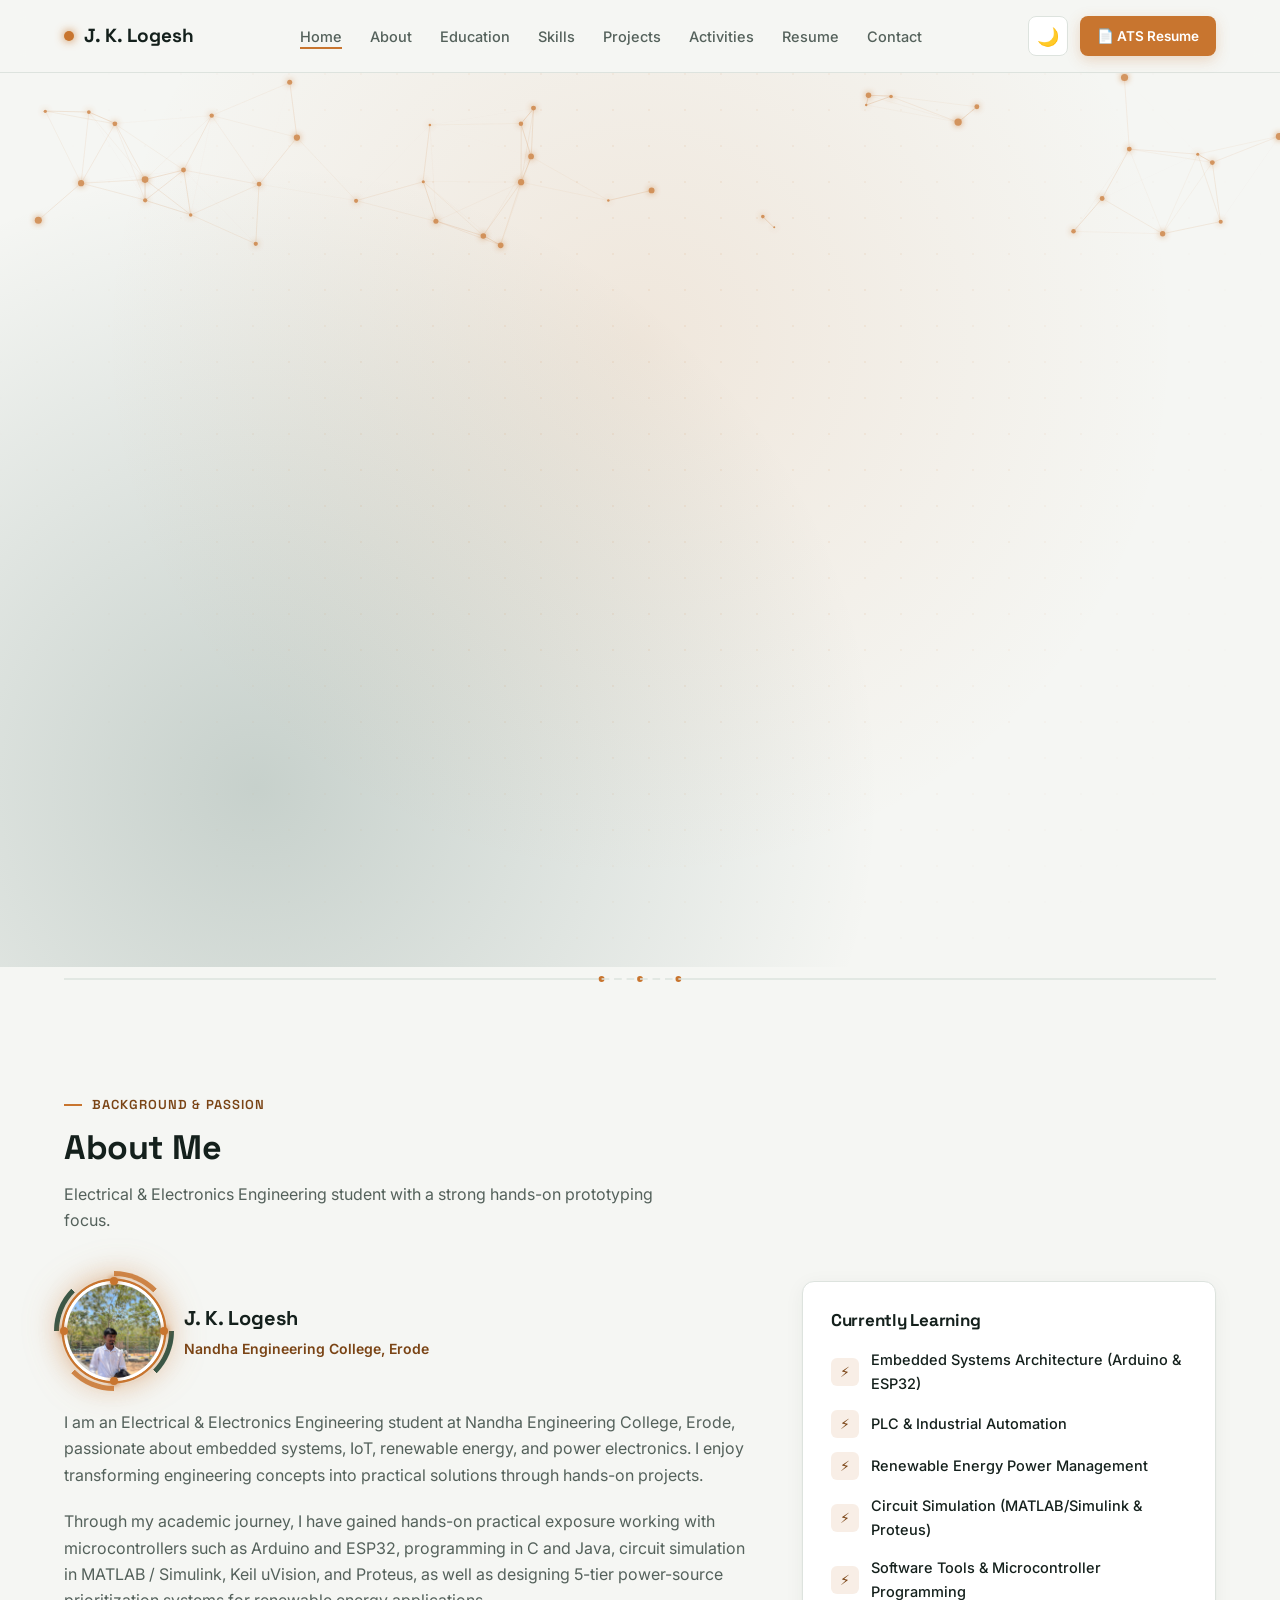
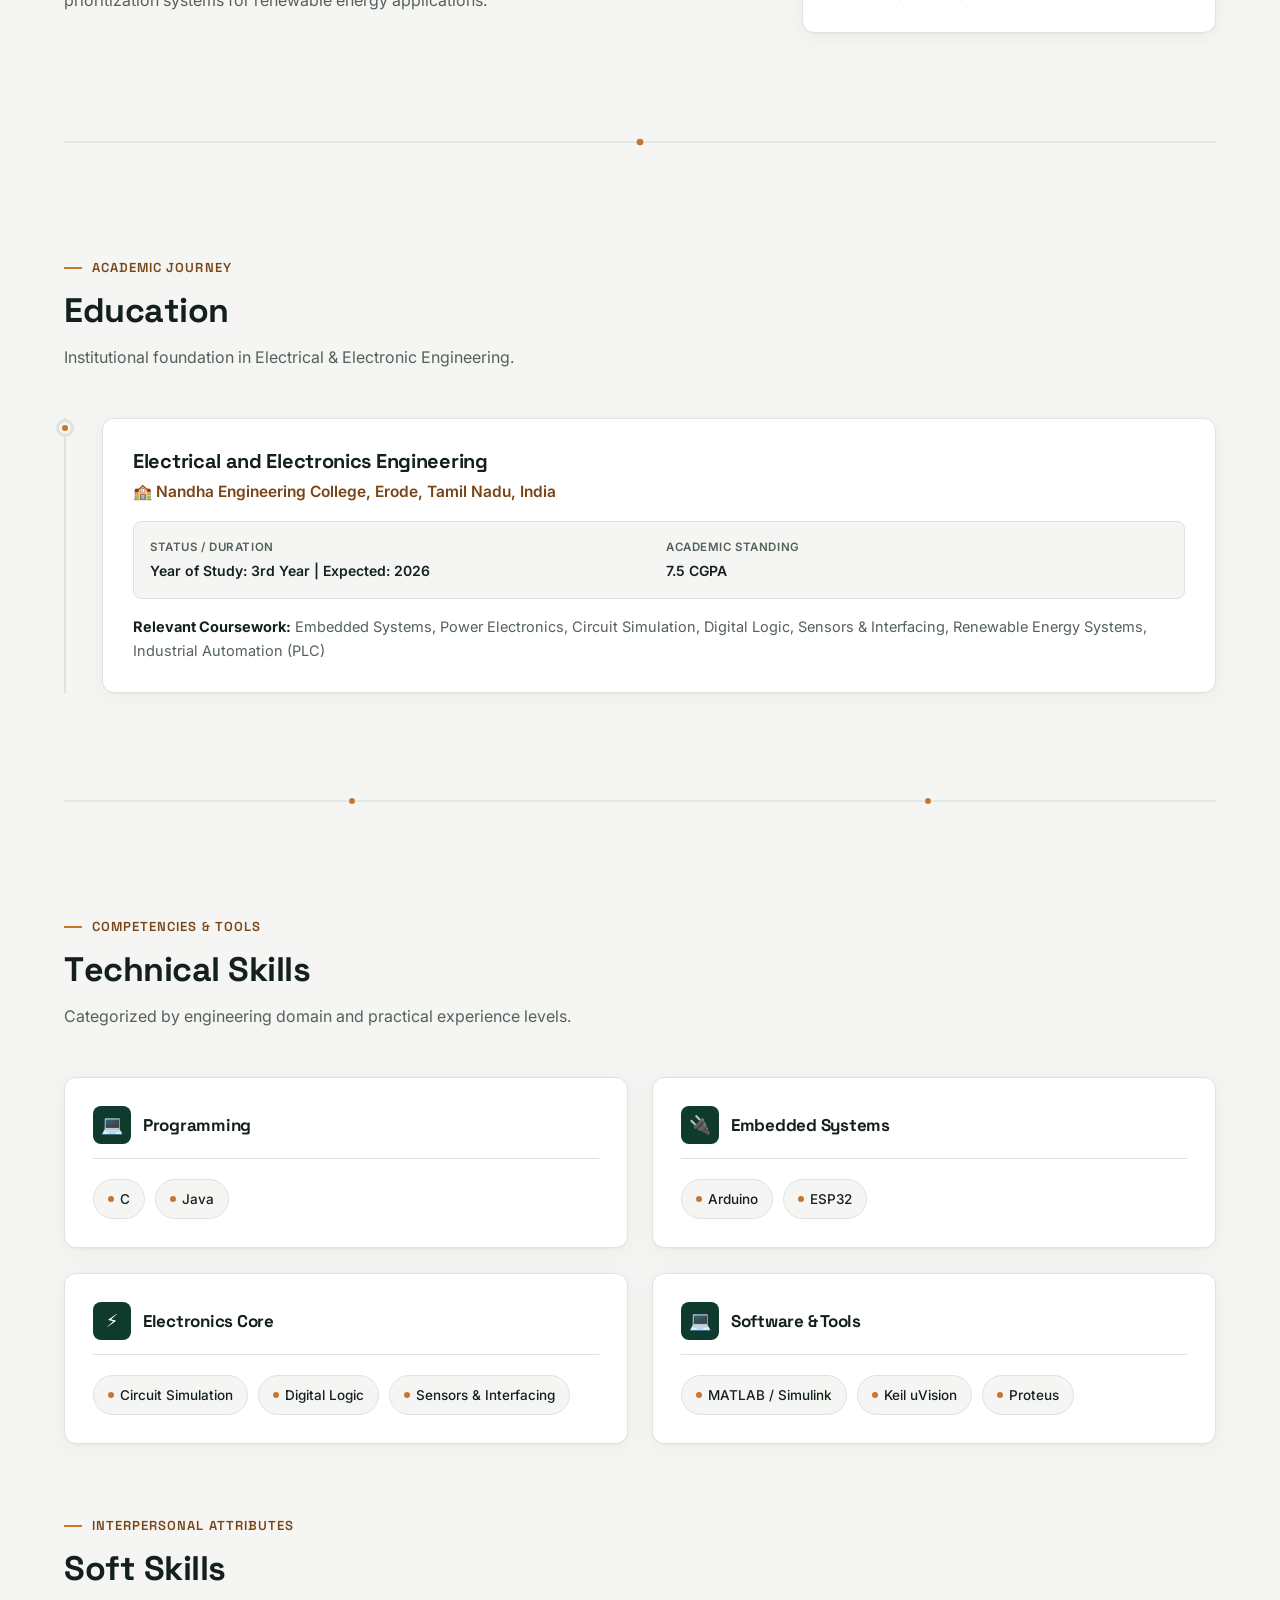
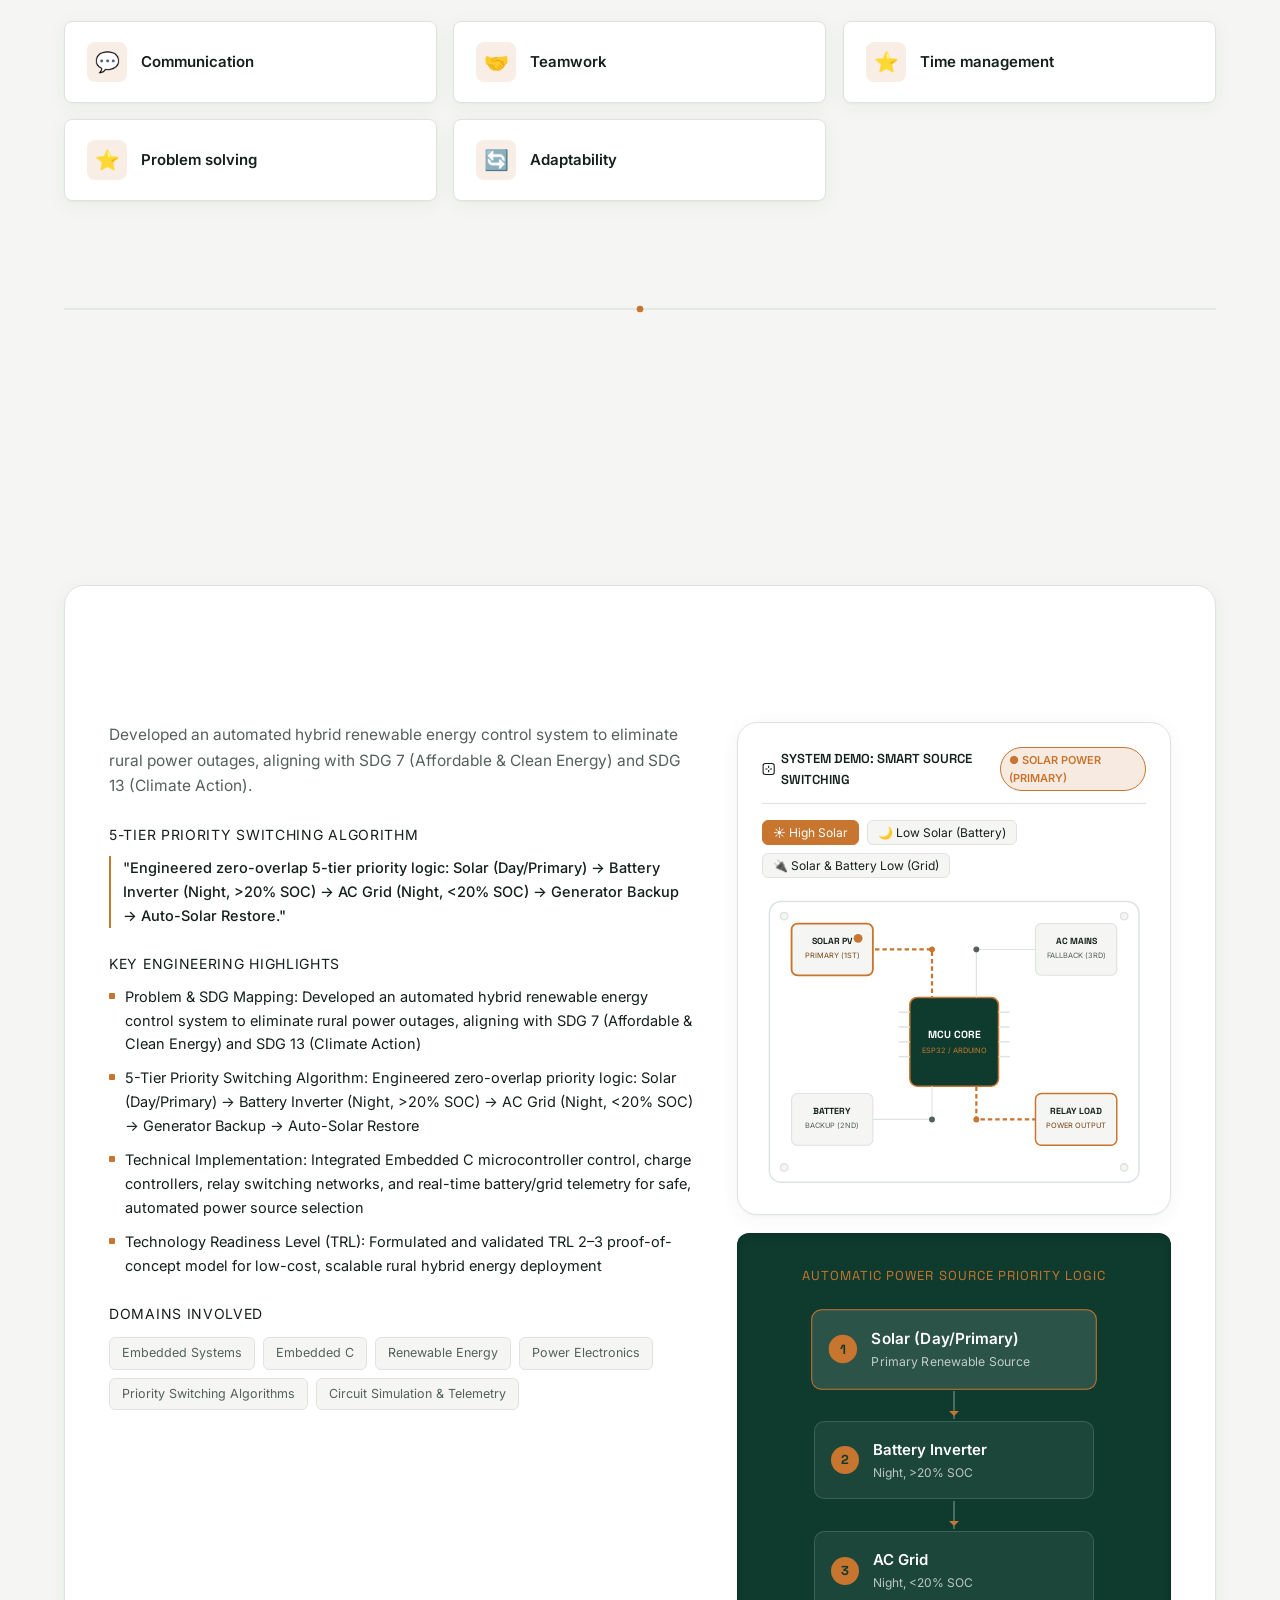
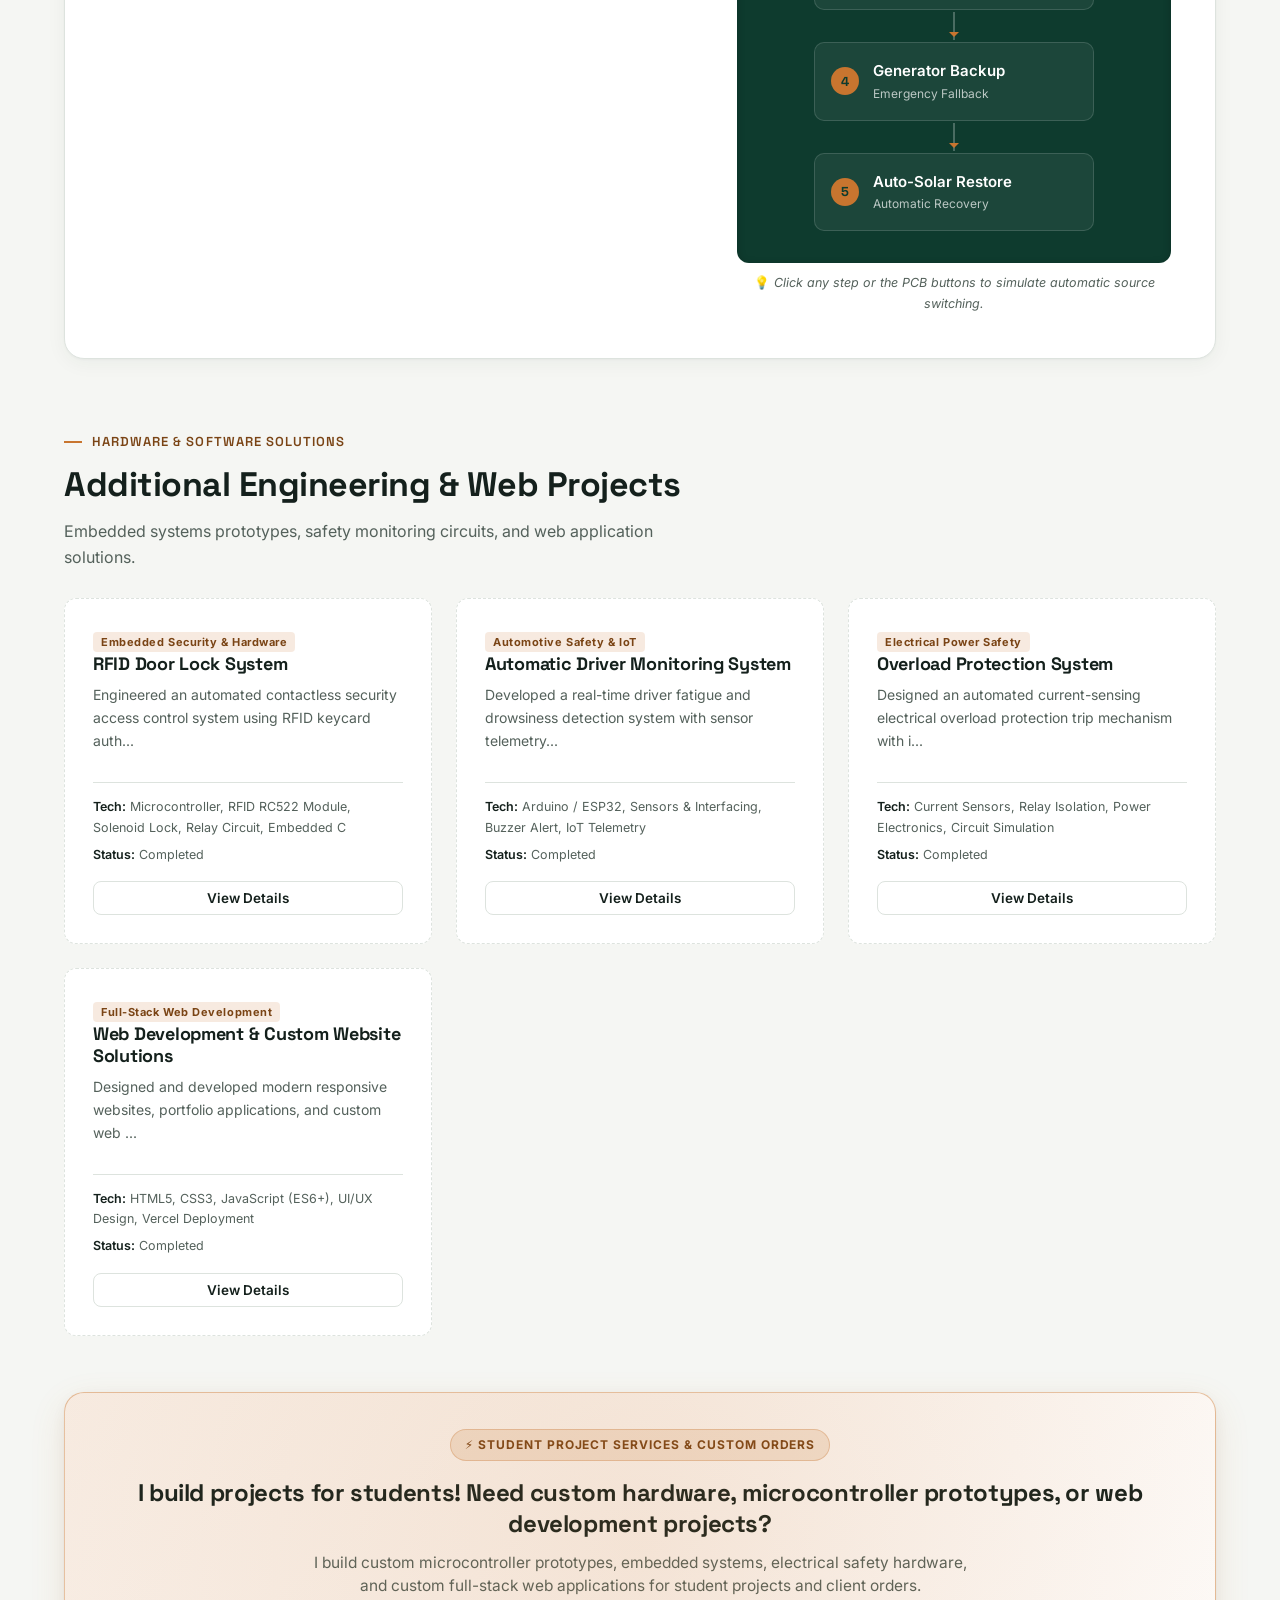
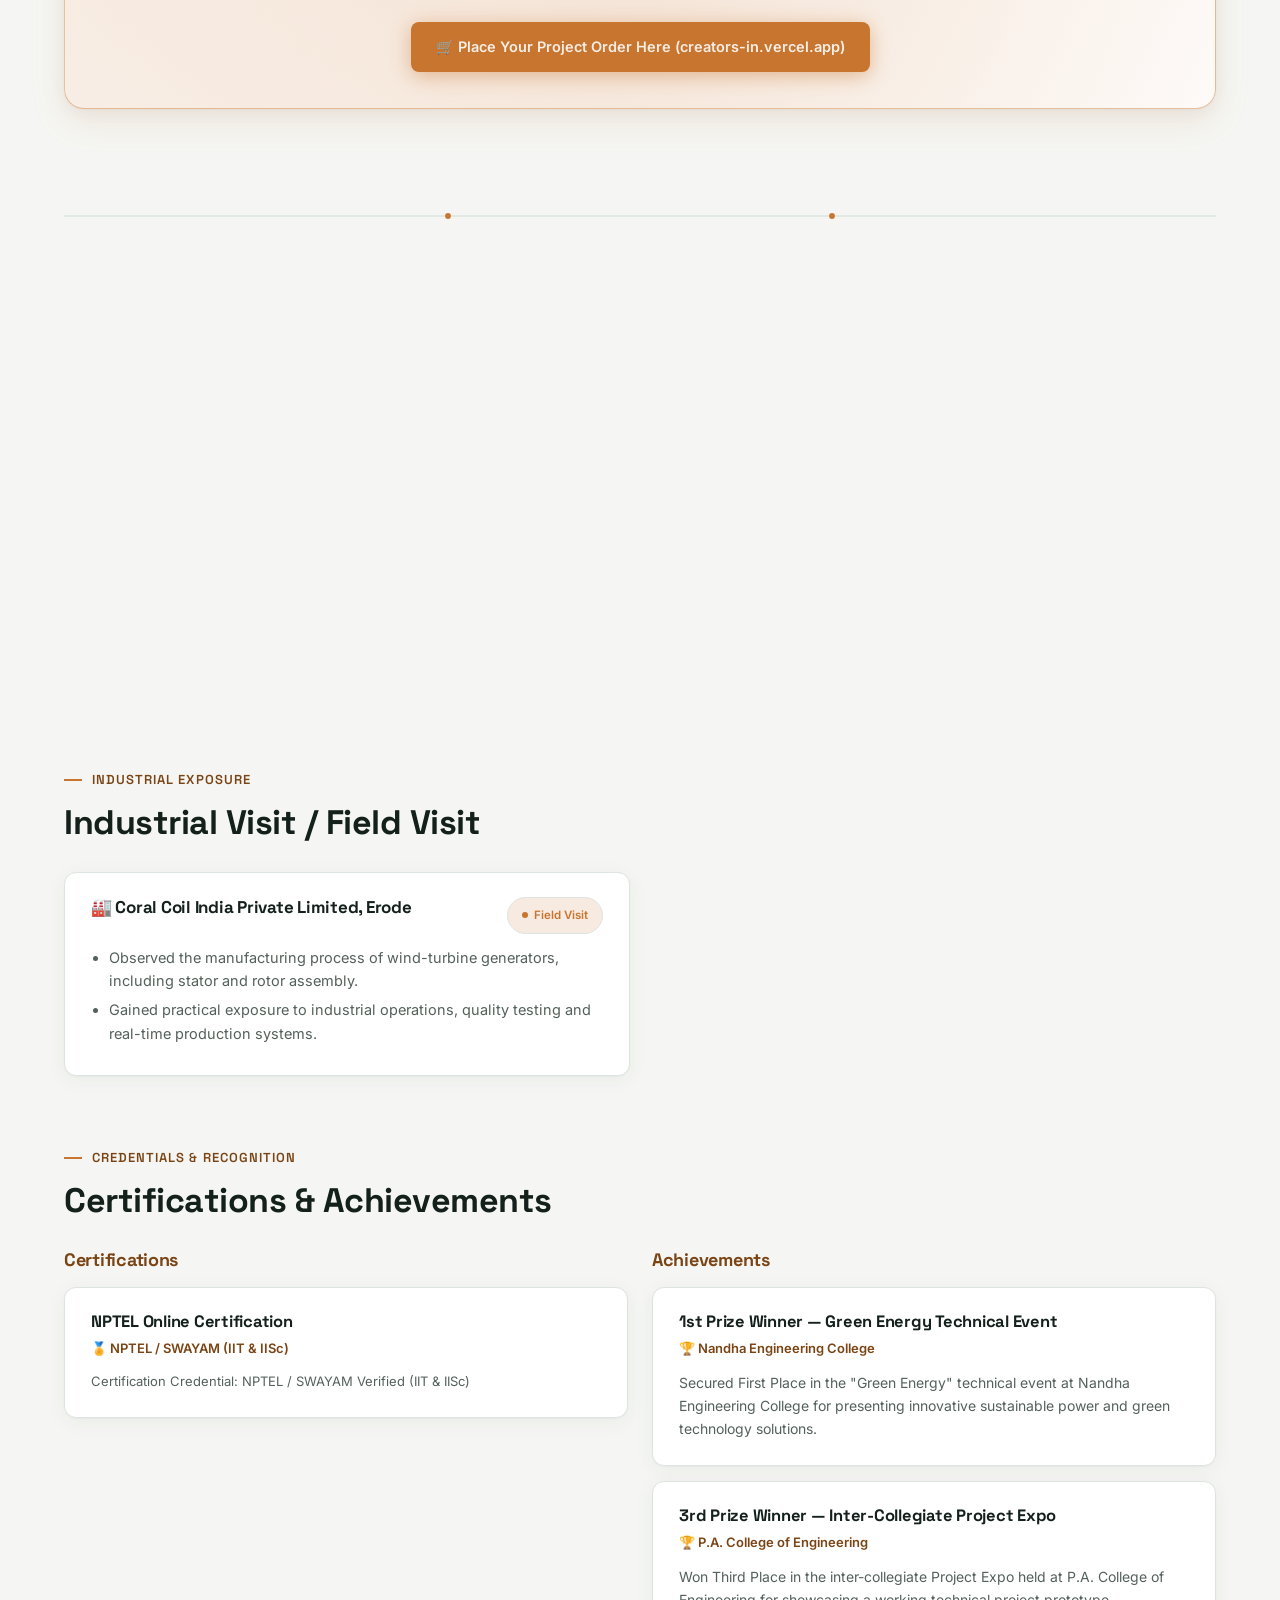
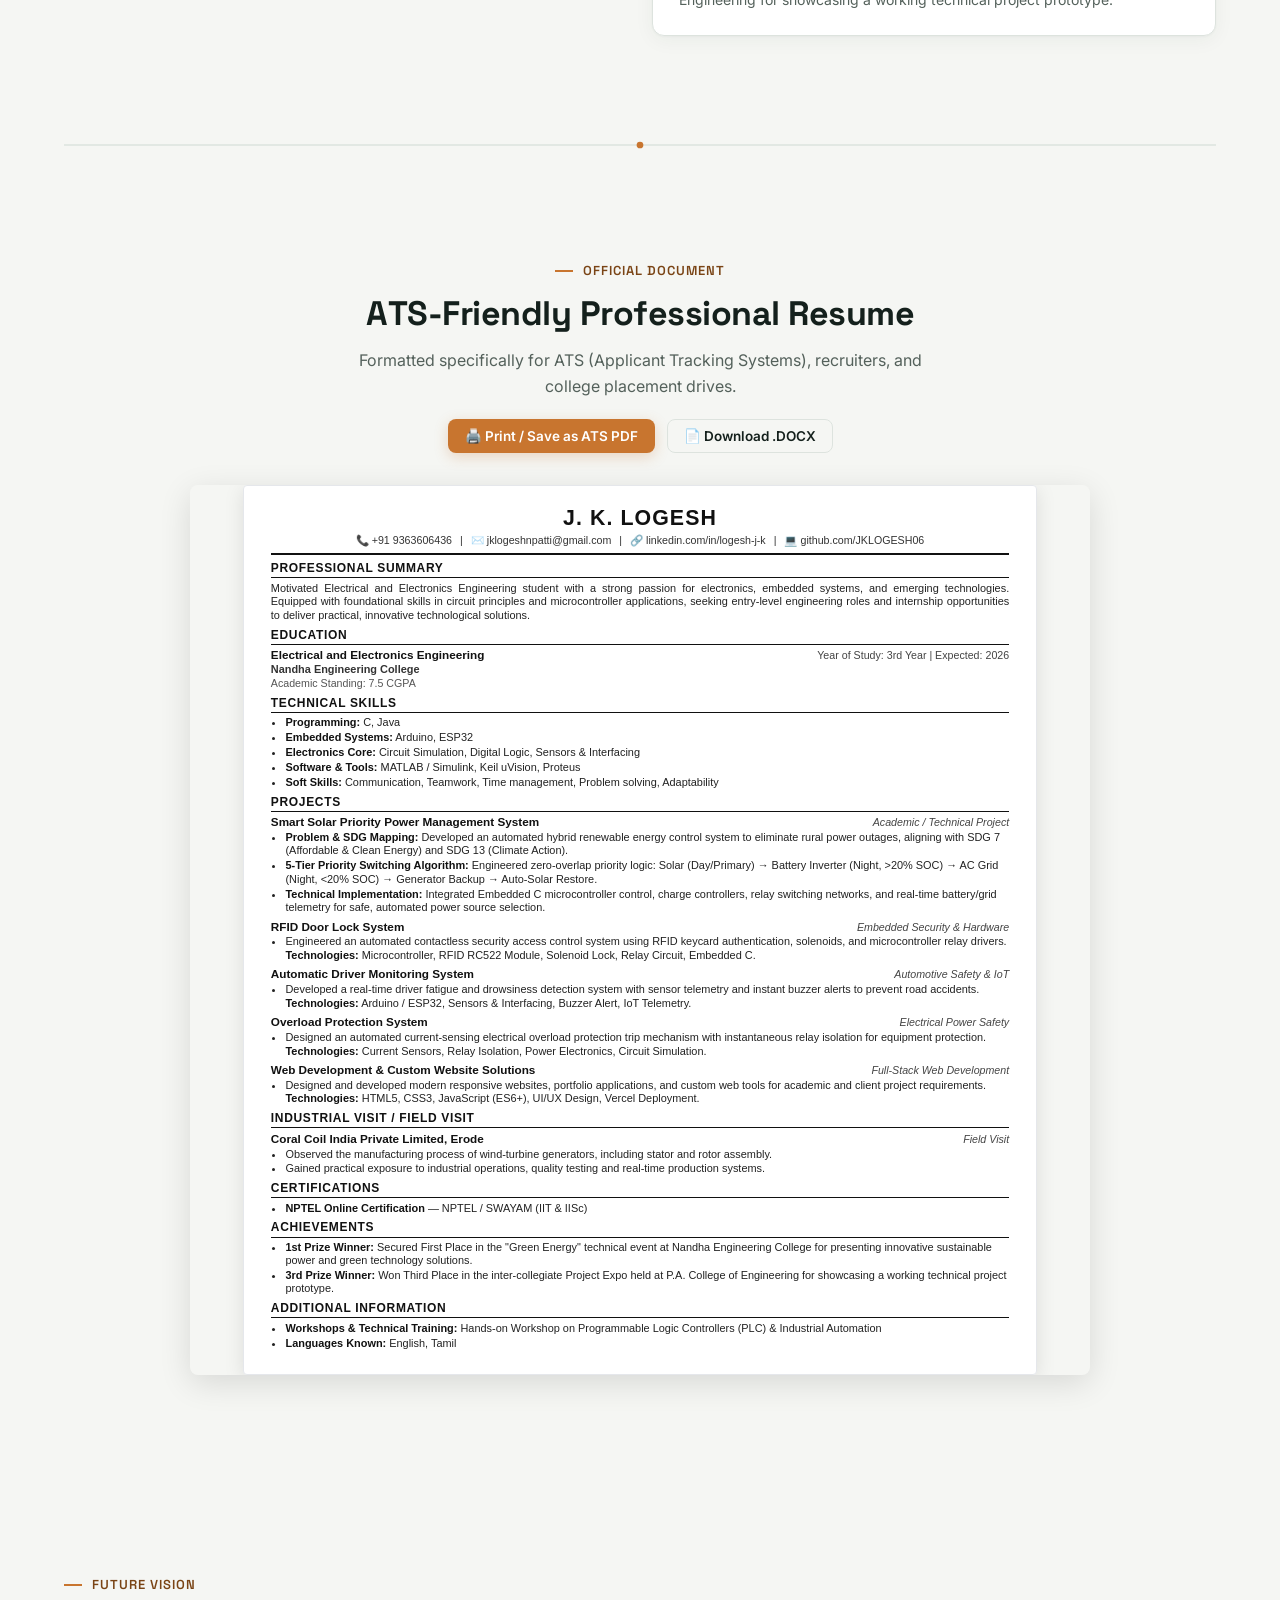
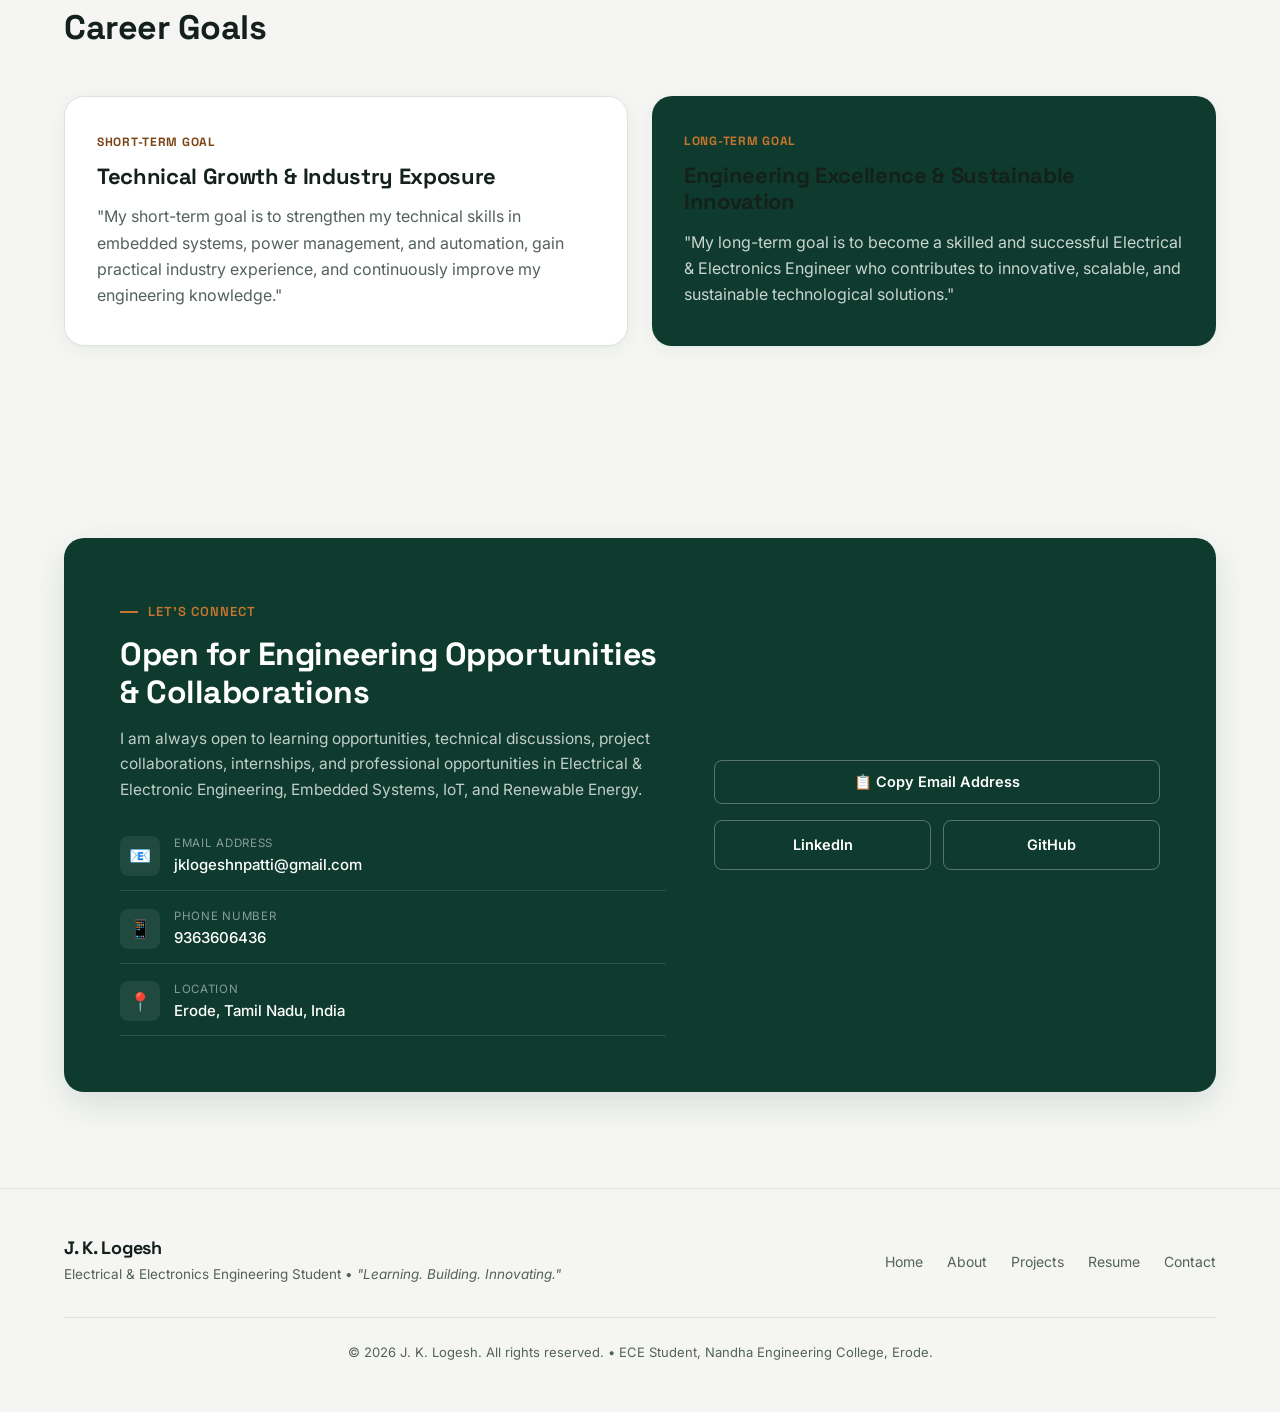
==== commit ee4497c2: "Add files via upload" ====
--- a/portfoliyo/index.html
+++ b/portfoliyo/index.html
@@ -235,6 +235,15 @@
         <!-- Rendered dynamically -->
       </div>
 
+      <div class="section-head reveal-left" style="margin-top: 64px; margin-bottom: 28px;">
+        <div class="eyebrow">INDUSTRIAL EXPOSURE</div>
+        <h2 class="section-title">Industrial Visit / Field Visit</h2>
+      </div>
+
+      <div class="entries-grid" id="industrialVisitContainer">
+        <!-- Rendered dynamically -->
+      </div>
+
       <div class="section-head reveal" style="margin-top: 64px; margin-bottom: 28px;">
         <div class="eyebrow">CREDENTIALS &amp; RECOGNITION</div>
         <h2 class="section-title">Certifications &amp; Achievements</h2>
